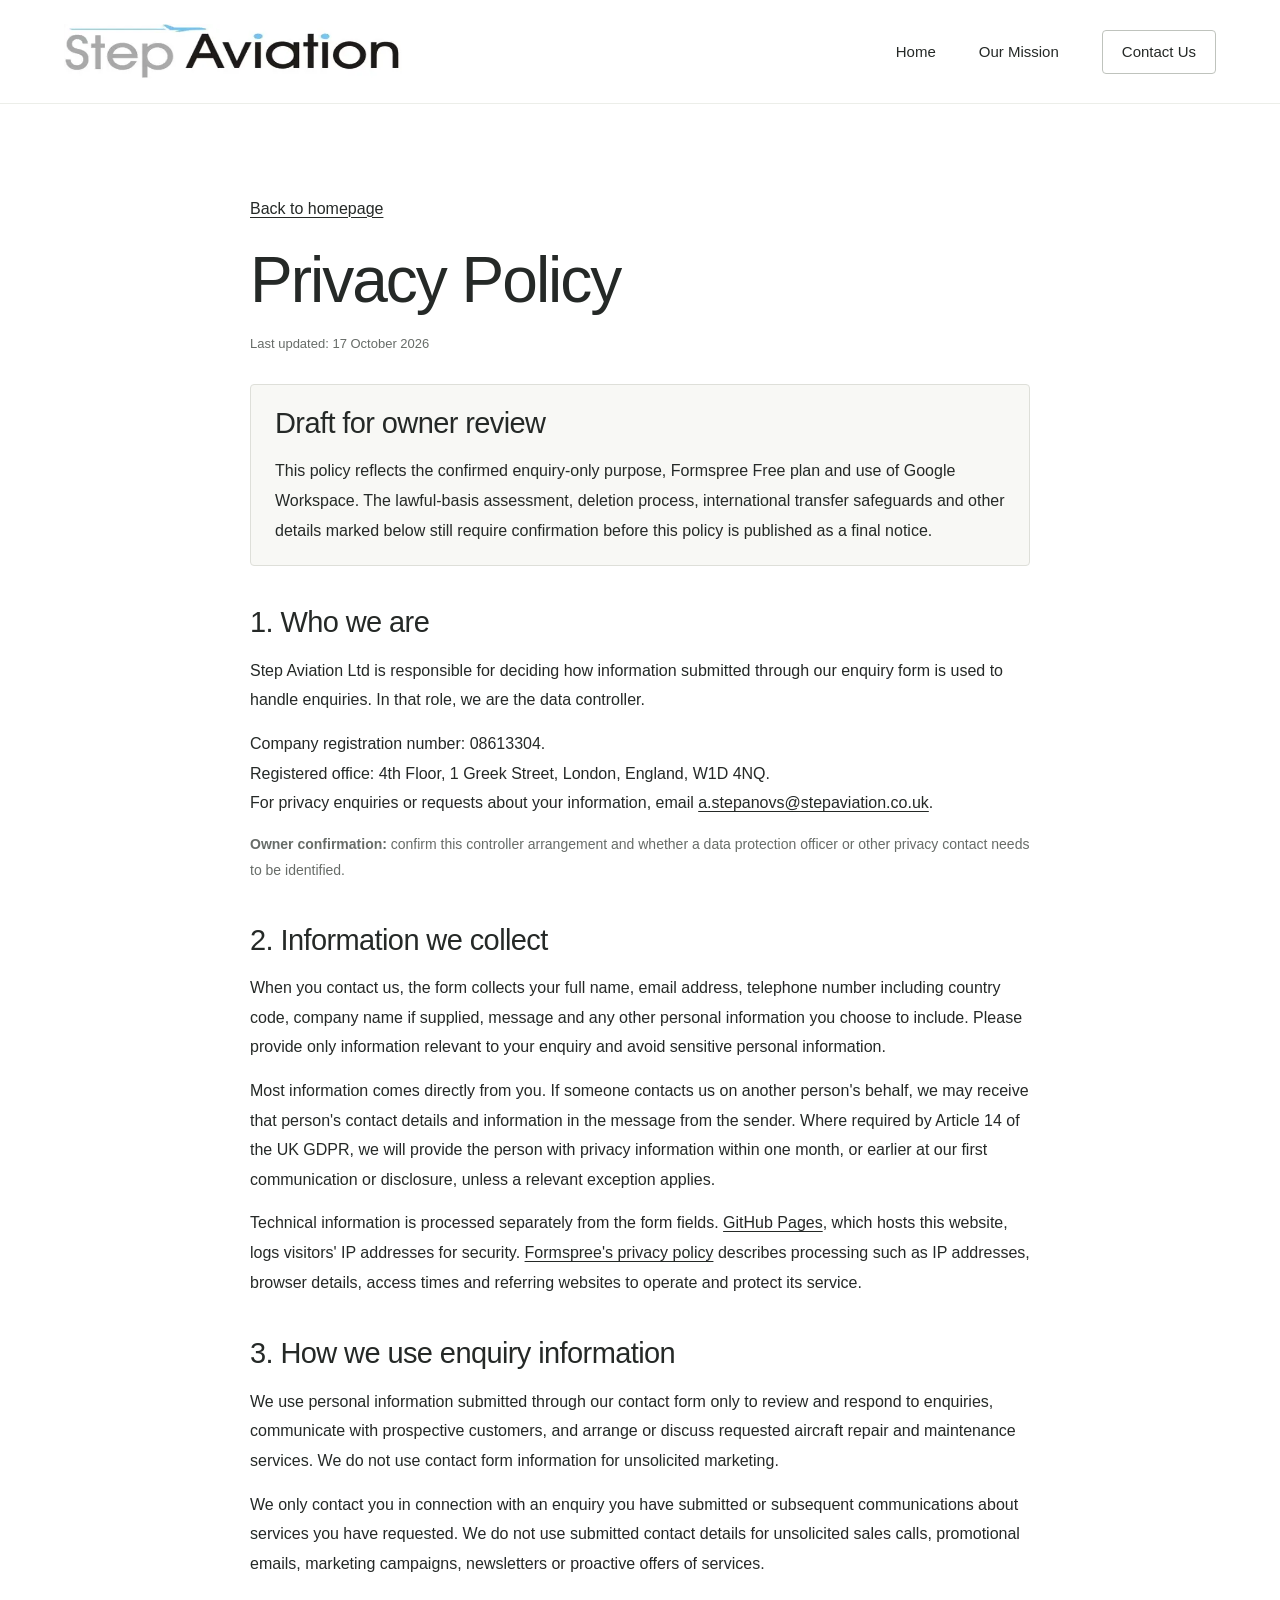
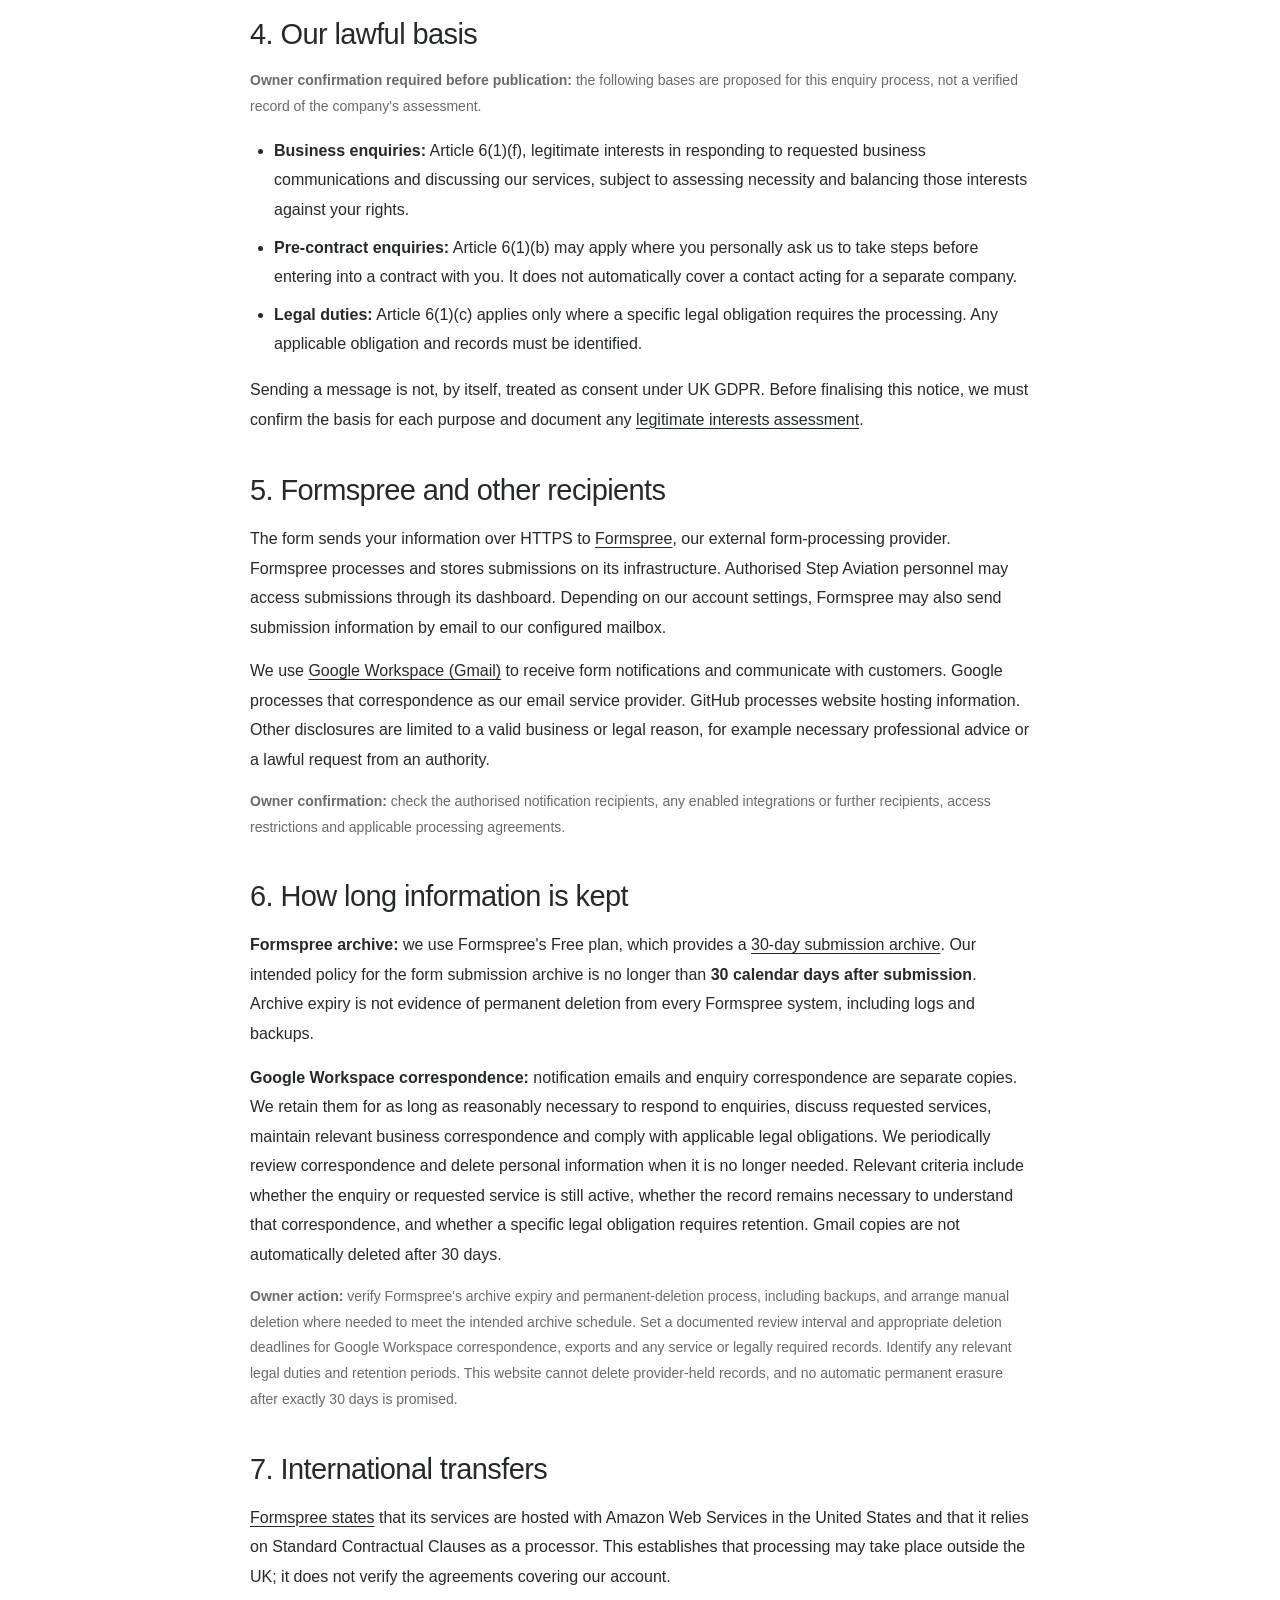
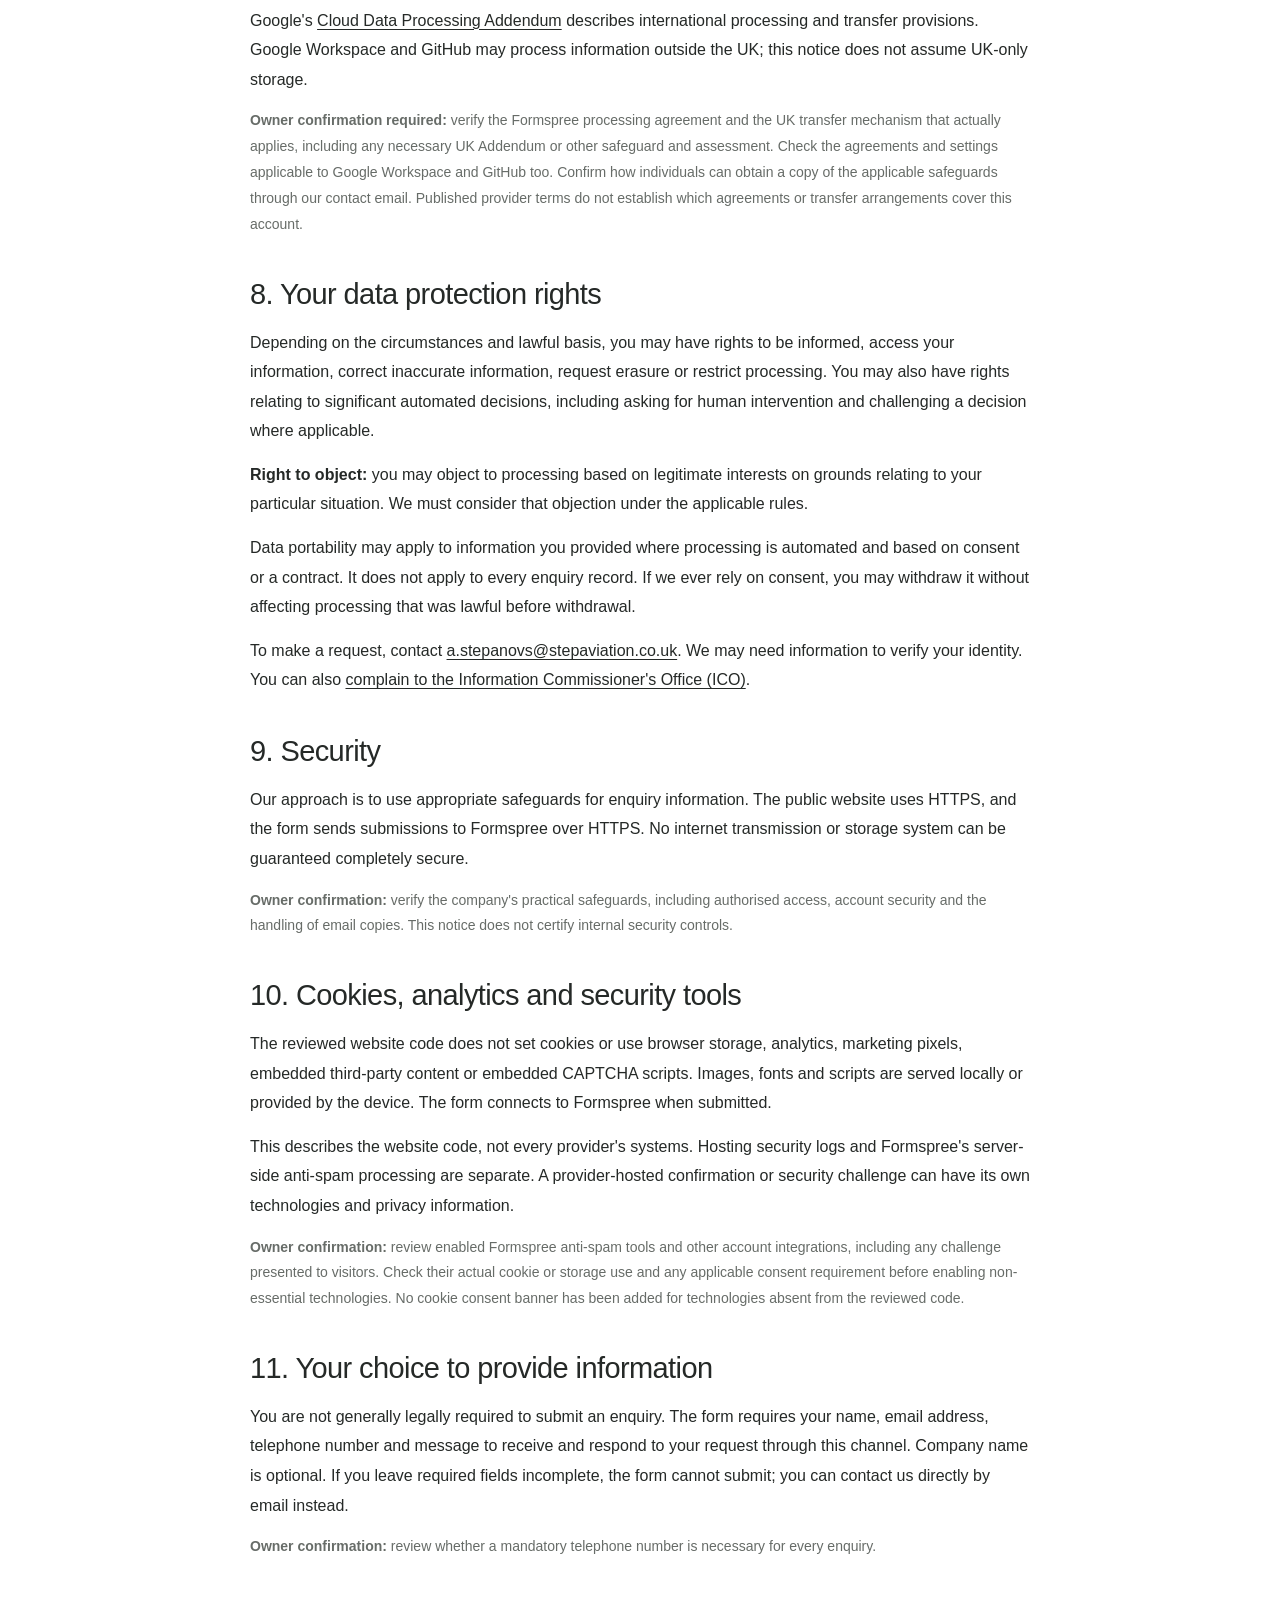
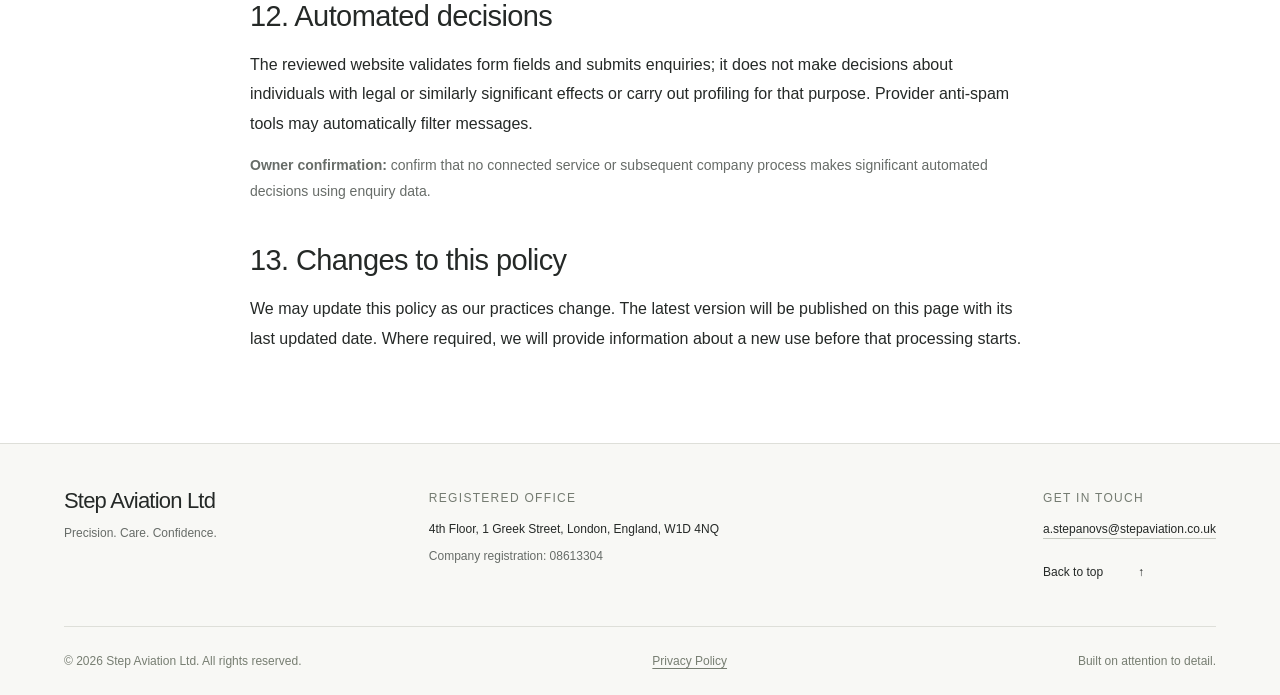
==== privacy-policy.html @ 70e21e6c "Add files via upload" ====
<!doctype html>
<html lang="en">
  <head>
    <meta charset="utf-8">
    <meta name="viewport" content="width=device-width, initial-scale=1">
    <meta name="theme-color" content="#f8f8f5">
    <title>Privacy Policy | Step Aviation Ltd</title>
    <meta name="description" content="How Step Aviation Ltd handles website enquiries, personal information, service providers and data protection rights.">
    <!-- Draft: remove noindex and review notices only after owner confirmation. -->
    <meta name="robots" content="noindex, follow">
    <link rel="canonical" href="https://stepaviation.co.uk/privacy-policy.html">
    <link id="site-favicon" rel="icon" href="assets/favicon.svg">
    <link rel="stylesheet" href="css/styles.css">
    <script defer src="config.js"></script>
    <script defer src="js/main.js"></script>
  </head>
  <body data-page="privacy">
    <a class="skip-link" href="#main">Skip to content</a>
    <header class="site-header">
      <div class="header-inner container">
        <a class="brand" href="index.html#home" aria-label="Go to home">
          <img id="company-logo" class="company-logo" width="627" height="102" alt="Step Aviation Ltd" src="assets/company-logo.webp">
        </a>
        <button class="menu-toggle" type="button" aria-expanded="false" aria-controls="primary-navigation" hidden><span class="menu-label">Menu</span><span class="menu-icon" aria-hidden="true"></span></button>
        <nav class="primary-navigation" id="primary-navigation" aria-label="Main navigation">
          <a href="index.html#home">Home</a>
          <a href="index.html#mission">Our Mission</a>
          <a class="nav-contact" href="index.html#contact">Contact Us</a>
        </nav>
      </div>
    </header>
    <main id="main" class="container policy-content">
      <a href="index.html">Back to homepage</a>
      <h1>Privacy Policy</h1>
      <p class="policy-updated">Last updated: <time datetime="2026-10-17">17 October 2026</time></p>
      <aside class="policy-review" aria-labelledby="review-title">
        <h2 id="review-title">Draft for owner review</h2>
        <p>This policy reflects the confirmed enquiry-only purpose, Formspree Free plan and use of Google Workspace. The lawful-basis assessment, deletion process, international transfer safeguards and other details marked below still require confirmation before this policy is published as a final notice.</p>
      </aside>
      <section aria-labelledby="who-title">
        <h2 id="who-title">1. Who we are</h2>
        <p><span data-config="COMPANY_NAME">Step Aviation Ltd</span> is responsible for deciding how information submitted through our enquiry form is used to handle enquiries. In that role, we are the data controller.</p>
        <p>Company registration number: <span data-config="COMPANY_REGISTRATION_NUMBER">08613304</span>.<br>Registered office: <span data-config="COMPANY_ADDRESS">4th Floor, 1 Greek Street, London, England, W1D 4NQ</span>.<br>For privacy enquiries or requests about your information, email <span data-email><a href="mailto:a.stepanovs@stepaviation.co.uk">a.stepanovs@stepaviation.co.uk</a></span>.</p>
        <p class="policy-confirmation"><strong>Owner confirmation:</strong> confirm this controller arrangement and whether a data protection officer or other privacy contact needs to be identified.</p>
      </section>
      <section aria-labelledby="collect-title">
        <h2 id="collect-title">2. Information we collect</h2>
        <p>When you contact us, the form collects your full name, email address, telephone number including country code, company name if supplied, message and any other personal information you choose to include. Please provide only information relevant to your enquiry and avoid sensitive personal information.</p>
        <p>Most information comes directly from you. If someone contacts us on another person's behalf, we may receive that person's contact details and information in the message from the sender. Where required by Article 14 of the UK GDPR, we will provide the person with privacy information within one month, or earlier at our first communication or disclosure, unless a relevant exception applies.</p>
        <p>Technical information is processed separately from the form fields. <a href="https://docs.github.com/en/pages/getting-started-with-github-pages/what-is-github-pages">GitHub Pages</a>, which hosts this website, logs visitors' IP addresses for security. <a href="https://formspree.io/legal/privacy-policy/">Formspree's privacy policy</a> describes processing such as IP addresses, browser details, access times and referring websites to operate and protect its service.</p>
      </section>
      <section aria-labelledby="purpose-title">
        <h2 id="purpose-title">3. How we use enquiry information</h2>
        <p>We use personal information submitted through our contact form only to review and respond to enquiries, communicate with prospective customers, and arrange or discuss requested aircraft repair and maintenance services. We do not use contact form information for unsolicited marketing.</p>
        <p>We only contact you in connection with an enquiry you have submitted or subsequent communications about services you have requested. We do not use submitted contact details for unsolicited sales calls, promotional emails, marketing campaigns, newsletters or proactive offers of services.</p>
      </section>
      <section aria-labelledby="basis-title">
        <h2 id="basis-title">4. Our lawful basis</h2>
        <p class="policy-confirmation"><strong>Owner confirmation required before publication:</strong> the following bases are proposed for this enquiry process, not a verified record of the company's assessment.</p>
        <ul>
          <li><strong>Business enquiries:</strong> Article 6(1)(f), legitimate interests in responding to requested business communications and discussing our services, subject to assessing necessity and balancing those interests against your rights.</li>
          <li><strong>Pre-contract enquiries:</strong> Article 6(1)(b) may apply where you personally ask us to take steps before entering into a contract with you. It does not automatically cover a contact acting for a separate company.</li>
          <li><strong>Legal duties:</strong> Article 6(1)(c) applies only where a specific legal obligation requires the processing. Any applicable obligation and records must be identified.</li>
        </ul>
        <p>Sending a message is not, by itself, treated as consent under UK GDPR. Before finalising this notice, we must confirm the basis for each purpose and document any <a href="https://ico.org.uk/for-organisations/uk-gdpr-guidance-and-resources/lawful-basis/a-guide-to-lawful-basis/legitimate-interests/">legitimate interests assessment</a>.</p>
      </section>
      <section aria-labelledby="providers-title">
        <h2 id="providers-title">5. Formspree and other recipients</h2>
        <p>The form sends your information over HTTPS to <a href="https://formspree.io">Formspree</a>, our external form-processing provider. Formspree processes and stores submissions on its infrastructure. Authorised Step Aviation personnel may access submissions through its dashboard. Depending on our account settings, Formspree may also send submission information by email to our configured mailbox.</p>
        <p>We use <a href="https://workspace.google.com/terms/dpa_terms.html">Google Workspace (Gmail)</a> to receive form notifications and communicate with customers. Google processes that correspondence as our email service provider. GitHub processes website hosting information. Other disclosures are limited to a valid business or legal reason, for example necessary professional advice or a lawful request from an authority.</p>
        <p class="policy-confirmation"><strong>Owner confirmation:</strong> check the authorised notification recipients, any enabled integrations or further recipients, access restrictions and applicable processing agreements.</p>
      </section>
      <section aria-labelledby="retention-title">
        <h2 id="retention-title">6. How long information is kept</h2>
        <p><strong>Formspree archive:</strong> we use Formspree's Free plan, which provides a <a href="https://formspree.io/plans">30-day submission archive</a>. Our intended policy for the form submission archive is no longer than <strong>30 calendar days after submission</strong>. Archive expiry is not evidence of permanent deletion from every Formspree system, including logs and backups.</p>
        <p><strong>Google Workspace correspondence:</strong> notification emails and enquiry correspondence are separate copies. We retain them for as long as reasonably necessary to respond to enquiries, discuss requested services, maintain relevant business correspondence and comply with applicable legal obligations. We periodically review correspondence and delete personal information when it is no longer needed. Relevant criteria include whether the enquiry or requested service is still active, whether the record remains necessary to understand that correspondence, and whether a specific legal obligation requires retention. Gmail copies are not automatically deleted after 30 days.</p>
        <p class="policy-confirmation"><strong>Owner action:</strong> verify Formspree's archive expiry and permanent-deletion process, including backups, and arrange manual deletion where needed to meet the intended archive schedule. Set a documented review interval and appropriate deletion deadlines for Google Workspace correspondence, exports and any service or legally required records. Identify any relevant legal duties and retention periods. This website cannot delete provider-held records, and no automatic permanent erasure after exactly 30 days is promised.</p>
      </section>
      <section aria-labelledby="transfers-title">
        <h2 id="transfers-title">7. International transfers</h2>
        <p><a href="https://formspree.io/security/">Formspree states</a> that its services are hosted with Amazon Web Services in the United States and that it relies on Standard Contractual Clauses as a processor. This establishes that processing may take place outside the UK; it does not verify the agreements covering our account.</p>
        <p>Google's <a href="https://workspace.google.com/terms/dpa_terms.html">Cloud Data Processing Addendum</a> describes international processing and transfer provisions. Google Workspace and GitHub may process information outside the UK; this notice does not assume UK-only storage.</p>
        <p class="policy-confirmation"><strong>Owner confirmation required:</strong> verify the Formspree processing agreement and the UK transfer mechanism that actually applies, including any necessary UK Addendum or other safeguard and assessment. Check the agreements and settings applicable to Google Workspace and GitHub too. Confirm how individuals can obtain a copy of the applicable safeguards through our contact email. Published provider terms do not establish which agreements or transfer arrangements cover this account.</p>
      </section>
      <section aria-labelledby="rights-title">
        <h2 id="rights-title">8. Your data protection rights</h2>
        <p>Depending on the circumstances and lawful basis, you may have rights to be informed, access your information, correct inaccurate information, request erasure or restrict processing. You may also have rights relating to significant automated decisions, including asking for human intervention and challenging a decision where applicable.</p>
        <p><strong>Right to object:</strong> you may object to processing based on legitimate interests on grounds relating to your particular situation. We must consider that objection under the applicable rules.</p>
        <p>Data portability may apply to information you provided where processing is automated and based on consent or a contract. It does not apply to every enquiry record. If we ever rely on consent, you may withdraw it without affecting processing that was lawful before withdrawal.</p>
        <p>To make a request, contact <a href="mailto:a.stepanovs@stepaviation.co.uk">a.stepanovs@stepaviation.co.uk</a>. We may need information to verify your identity. You can also <a href="https://ico.org.uk/make-a-complaint/">complain to the Information Commissioner's Office (ICO)</a>.</p>
      </section>
      <section aria-labelledby="security-title">
        <h2 id="security-title">9. Security</h2>
        <p>Our approach is to use appropriate safeguards for enquiry information. The public website uses HTTPS, and the form sends submissions to Formspree over HTTPS. No internet transmission or storage system can be guaranteed completely secure.</p>
        <p class="policy-confirmation"><strong>Owner confirmation:</strong> verify the company's practical safeguards, including authorised access, account security and the handling of email copies. This notice does not certify internal security controls.</p>
      </section>
      <section aria-labelledby="cookies-title">
        <h2 id="cookies-title">10. Cookies, analytics and security tools</h2>
        <p>The reviewed website code does not set cookies or use browser storage, analytics, marketing pixels, embedded third-party content or embedded CAPTCHA scripts. Images, fonts and scripts are served locally or provided by the device. The form connects to Formspree when submitted.</p>
        <p>This describes the website code, not every provider's systems. Hosting security logs and Formspree's server-side anti-spam processing are separate. A provider-hosted confirmation or security challenge can have its own technologies and privacy information.</p>
        <p class="policy-confirmation"><strong>Owner confirmation:</strong> review enabled Formspree anti-spam tools and other account integrations, including any challenge presented to visitors. Check their actual cookie or storage use and any applicable consent requirement before enabling non-essential technologies. No cookie consent banner has been added for technologies absent from the reviewed code.</p>
      </section>
      <section aria-labelledby="required-title">
        <h2 id="required-title">11. Your choice to provide information</h2>
        <p>You are not generally legally required to submit an enquiry. The form requires your name, email address, telephone number and message to receive and respond to your request through this channel. Company name is optional. If you leave required fields incomplete, the form cannot submit; you can contact us directly by email instead.</p>
        <p class="policy-confirmation"><strong>Owner confirmation:</strong> review whether a mandatory telephone number is necessary for every enquiry.</p>
      </section>
      <section aria-labelledby="automated-title">
        <h2 id="automated-title">12. Automated decisions</h2>
        <p>The reviewed website validates form fields and submits enquiries; it does not make decisions about individuals with legal or similarly significant effects or carry out profiling for that purpose. Provider anti-spam tools may automatically filter messages.</p>
        <p class="policy-confirmation"><strong>Owner confirmation:</strong> confirm that no connected service or subsequent company process makes significant automated decisions using enquiry data.</p>
      </section>
      <section aria-labelledby="updates-title">
        <h2 id="updates-title">13. Changes to this policy</h2>
        <p>We may update this policy as our practices change. The latest version will be published on this page with its last updated date. Where required, we will provide information about a new use before that processing starts.</p>
      </section>
    </main>
    <footer class="site-footer">
      <div class="container footer-main">
        <div class="footer-brand"><a href="index.html#home" data-config="COMPANY_NAME">Step Aviation Ltd</a><p>Precision. Care. Confidence.</p></div>
        <div class="footer-details"><span class="small-label">Registered office</span><address data-config="COMPANY_ADDRESS">4th Floor, 1 Greek Street, London, England, W1D 4NQ</address><p>Company registration: <span data-config="COMPANY_REGISTRATION_NUMBER">08613304</span></p></div>
        <div class="footer-contact"><span class="small-label">Get in touch</span><span data-email><a class="email-link" href="mailto:a.stepanovs@stepaviation.co.uk">a.stepanovs@stepaviation.co.uk</a></span><a class="back-to-top" href="index.html#home">Back to top <span aria-hidden="true">↑</span></a></div>
      </div>
      <div class="container footer-bottom"><p>© <span id="copyright-year">2026</span> <span data-config="COMPANY_NAME">Step Aviation Ltd</span>. All rights reserved.</p><a class="privacy-link" aria-current="page" href="privacy-policy.html">Privacy Policy</a><p>Built on attention to detail.</p></div>
    </footer>
  </body>
</html>
---- css/styles.css ----
/* System typography is deliberately local: no external font or runtime dependency. */
:root {
  --ink: #252927;
  --muted: #676c68;
  --paper: #fff;
  --soft: #f8f8f5;
  --line: #dedfd9;
  --field: #fafbf9;
  --error: #a32b28;
  --radius: 4px;
  --content: 1320px;
  --page-gutter: clamp(22px,5vw,80px);
  --hero-position: 65% 54%;
  font-family: Inter,"Helvetica Neue",Arial,sans-serif;
  color: var(--ink);
  background: var(--paper);
  font-synthesis: none;
  text-rendering: optimizeLegibility;
  -webkit-font-smoothing: antialiased;
}

* {
  box-sizing: border-box;
}

html {
  scroll-behavior: smooth;
  scroll-padding-top: 110px;
}

body {
  margin: 0;
}

a {
  color: inherit;
  text-decoration: none;
}

button,input,textarea {
  font: inherit;
}

button,a,input,textarea {
  -webkit-tap-highlight-color: transparent;
}

button {
  cursor: pointer;
}

img {
  display: block;
  max-width: 100%;
}

svg {
  display: block;
}

h1,h2,h3,p {
  margin: 0;
}

button {
  border: 0;
}

address {
  font-style: normal;
}

[hidden] {
  display: none!important;
}

::selection {
  background: #d8dfd8;
  color: #152019;
}

:focus-visible {
  outline: 2px solid #425b4c;
  outline-offset: 5px;
}

.container {
  width: min(var(--content),calc(100% - var(--page-gutter)*2));
  margin-inline: auto;
}

.skip-link {
  position: fixed;
  left: 20px;
  top: 15px;
  z-index: 20;
  padding: 15px 20px;
  background: var(--ink);
  color: #fff;
  transform: translateY(-180%);
}

.skip-link:focus {
  transform: none;
}

/* Header and responsive navigation */
.site-header {
  height: 104px;
  background: #fff;
  position: relative;
  z-index: 10;
  border-bottom: 1px solid #eceee9;
}

.header-inner {
  display: flex;
  align-items: center;
  justify-content: space-between;
  height: 100%;
  gap: 30px;
}

.brand {
  display: flex;
  align-items: center;
  min-width: 0;
  min-height: 44px;
}

.company-logo {
  width: auto;
  max-width: 100%;
  height: auto;
  max-height: 55px;
  object-fit: contain;
  object-position: left center;
}

.primary-navigation {
  display: flex;
  align-items: center;
  gap: 43px;
  font-size: 15px;
  font-weight: 500;
  white-space: nowrap;
}

.primary-navigation>a {
  display: flex;
  align-items: center;
  gap: 30px;
  min-height: 44px;
  position: relative;
}

.primary-navigation>a:not(.nav-contact):after {
  content: "";
  position: absolute;
  bottom: 7px;
  left: 0;
  width: 100%;
  height: 1px;
  background: currentColor;
  transform: scaleX(0);
  transform-origin: left;
  transition: transform .2s;
}

.primary-navigation>a:hover:after {
  transform: scaleX(1);
}

.primary-navigation .nav-contact {
  justify-content: center;
  gap: 0;
  border: 1px solid #bfc3bd;
  border-radius: var(--radius);
  padding: 0 19px;
  transition: background .2s;
}

.nav-contact:hover {
  background: var(--soft);
}

.menu-toggle {
  display: none;
  background: transparent;
  color: var(--ink);
  min-width: 80px;
  min-height: 44px;
  padding: 10px 0 10px 12px;
  align-items: center;
  justify-content: flex-end;
  gap: 12px;
}

.menu-icon {
  width: 20px;
  height: 10px;
  border-top: 1px solid currentColor;
  border-bottom: 1px solid currentColor;
  transition: transform .2s;
}

.menu-toggle[aria-expanded=true] .menu-icon {
  transform: rotate(-45deg);
}

/* Photograph and carefully backed hero typography */
.hero {
  position: relative;
  min-height: 730px;
  background: #e8e9e3;
  isolation: isolate;
  overflow: hidden;
}

.hero-image,.hero-tint {
  position: absolute;
  inset: 0;
  width: 100%;
  height: 100%;
  z-index: -2;
}

.hero-image {
  object-fit: cover;
  object-position: var(--hero-position);
}

.hero-tint {
  z-index: -1;
  background: rgba(255,255,255,.07);
}

.hero-container {
  padding-top: 68px;
  padding-bottom: 135px;
  position: relative;
}

.hero-copy {
  width: min(610px,53%);
  padding: 30px 34px 33px 0;
  position: relative;
}

.hero-copy:before {
  content: "";
  position: absolute;
  inset: 0 -5px 0 calc(-1*var(--page-gutter));
  background: rgba(250,250,247,.92);
  z-index: -1;
}

.eyebrow {
  font-size: 12px;
  font-weight: 600;
  letter-spacing: 1.85px;
  line-height: 1.5;
  text-transform: uppercase;
  display: flex;
  align-items: center;
  gap: 12px;
}

.eyebrow-line {
  width: 25px;
  height: 1px;
  background: currentColor;
}

.hero-company {
  font-size: 15px;
  letter-spacing: .1px;
  margin-top: 32px;
  margin-bottom: 13px;
  color: #575e56;
}

.hero h1 {
  font-size: clamp(44px,4.6vw,68px);
  line-height: 1.065;
  font-weight: 400;
  letter-spacing: -3px;
  max-width: 580px;
  text-wrap: balance;
  overflow-wrap: anywhere;
}

.hero-description {
  max-width: 350px;
  font-size: 16px;
  line-height: 1.85;
  color: #555d55;
  margin-top: 25px;
  margin-bottom: 29px;
}

.button {
  display: inline-flex;
  align-items: center;
  justify-content: space-between;
  gap: 42px;
  min-height: 52px;
  padding: 16px 23px;
  border-radius: var(--radius);
  font-size: 12px;
  line-height: 1.5;
  font-weight: 500;
  letter-spacing: .15px;
  transition: background .2s,transform .2s;
}

.button-dark {
  background: var(--ink);
  color: #fff;
}

.hero-copy .button {
  justify-content: center;
  gap: 0;
  min-width: 164px;
}

.button-dark:hover {
  background: #454e46;
  transform: translateY(-1px);
}

.button>span[aria-hidden=true] {
  font-size: 20px;
  line-height: 1;
}

.button:disabled {
  cursor: wait;
  opacity: .65;
  transform: none;
}

.hero-scroll {
  position: absolute;
  bottom: 34px;
  left: max(var(--page-gutter),calc((100% - var(--content))/2));
  display: flex;
  align-items: center;
  gap: 20px;
  font-size: 12px;
  letter-spacing: .3px;
  background: rgba(250,250,247,.94);
  padding: 8px 10px 8px 15px;
  border-radius: 30px;
}

.circle-arrow {
  display: flex;
  width: 30px;
  height: 30px;
  align-items: center;
  justify-content: center;
  border: 1px solid #aeb5aa;
  border-radius: 50%;
  font-size: 16px;
}

.hero-caption {
  position: absolute;
  right: max(var(--page-gutter),calc((100% - var(--content))/2));
  bottom: 46px;
  font-size: 12px;
  letter-spacing: .5px;
  padding: 8px 12px;
  background: rgba(250,250,247,.94);
}

/* Mission: an editorial grid with generous whitespace */
.section-space {
  padding-block: 118px;
}

.mission-layout {
  display: grid;
  grid-template-columns: 1fr 2.1fr;
  gap: 70px;
}

.section-label {
  display: flex;
  align-items: center;
  gap: 25px;
  padding-top: 9px;
}

.section-number {
  font-size: 12px;
  color: #858c83;
  letter-spacing: 1px;
}

.mission h2 {
  font-size: clamp(36px,3.5vw,52px);
  font-weight: 400;
  line-height: 1.16;
  letter-spacing: -1.9px;
  max-width: 750px;
  text-wrap: balance;
}

.mission-paragraphs {
  display: grid;
  grid-template-columns: 1fr 1fr;
  gap: 37px;
  margin-top: 36px;
}

.mission-paragraphs p {
  color: var(--muted);
  font-size: 15px;
  line-height: 1.9;
}

.mission-signoff {
  display: flex;
  align-items: center;
  gap: 15px;
  font-size: 12px;
  letter-spacing: .3px;
  margin-top: 33px;
}

.signoff-line {
  width: 31px;
  height: 1px;
  background: #8a9287;
}

/* Contact form, validation feedback, and interaction states */
.contact {
  border-top: 1px solid var(--line);
  padding-top: 104px;
  padding-bottom: 111px;
}

.contact-layout {
  display: grid;
  grid-template-columns: 1fr 1.65fr;
  gap: clamp(55px,8vw,118px);
}

.contact-intro h2 {
  font-size: clamp(31px,2.7vw,40px);
  line-height: 1.19;
  letter-spacing: -1.35px;
  font-weight: 400;
  margin-top: 31px;
  max-width: 340px;
  text-wrap: balance;
}

.contact-intro>p {
  font-size: 15px;
  color: var(--muted);
  line-height: 1.9;
  max-width: 300px;
  margin-top: 23px;
}

.contact-email {
  margin-top: 38px;
  display: flex;
  flex-direction: column;
  gap: 11px;
  font-size: 12px;
  overflow-wrap: anywhere;
}

.small-label {
  font-size: 12px;
  letter-spacing: 1.3px;
  text-transform: uppercase;
  color: #747b71;
  display: block;
}

.email-link {
  display: inline-block;
  text-decoration: underline;
  text-underline-offset: 5px;
  text-decoration-color: #c5c9c0;
  max-width: 100%;
  overflow-wrap: anywhere;
}

.email-link:hover {
  text-decoration-color: currentColor;
}

.form-heading {
  display: flex;
  justify-content: space-between;
  align-items: baseline;
  gap: 20px;
  margin: 3px 0 31px;
}

.form-heading h3 {
  font-size: 19px;
  letter-spacing: -.5px;
  font-weight: 500;
}

.form-heading p {
  font-size: 12px;
  color: var(--muted);
}

.form-grid {
  display: grid;
  grid-template-columns: 1fr 1fr;
  gap: 23px 22px;
}

.form-field {
  display: flex;
  flex-direction: column;
  min-width: 0;
}

.form-field label {
  font-size: 12px;
  font-weight: 500;
  margin-bottom: 10px;
}

.form-field label>span {
  color: #878d83;
  font-weight: 400;
  margin-left: 3px;
}

.form-field input,.form-field textarea {
  display: block;
  width: 100%;
  border: 1px solid #dfe2da;
  background: var(--field);
  border-radius: var(--radius);
  color: var(--ink);
  padding: 15px 16px;
  font-size: 12px;
  line-height: 1.5;
  transition: border-color .2s,background .2s;
  min-height: 50px;
}

.form-field input::placeholder,.form-field textarea::placeholder {
  color: #7c8179;
  opacity: 1;
}

.form-field input:focus,.form-field textarea:focus {
  background: #fff;
  border-color: #616e5e;
  outline: 2px solid #697b62;
  outline-offset: 2px;
}

.form-field textarea {
  resize: vertical;
  min-height: 140px;
  max-height: 600px;
}

.field-wide {
  grid-column: 1/-1;
}

.field-hint {
  font-size: 12px;
  line-height: 1.6;
  color: var(--muted);
  margin-top: 7px;
}

.field-error {
  font-size: 12px;
  line-height: 1.6;
  color: var(--error);
  margin-top: 5px;
}

.field-error:empty {
  display: none;
}

.form-field [aria-invalid=true] {
  border-color: var(--error);
}

.form-bottom {
  display: flex;
  justify-content: space-between;
  align-items: center;
  gap: 30px;
  margin-top: 26px;
}

.form-note {
  font-size: 12px;
  line-height: 1.8;
  color: var(--muted);
  max-width: 210px;
}

.form-bottom .button {
  flex-shrink: 0;
  justify-content: center;
  gap: 0;
  min-width: 185px;
}

.privacy-note { margin-top: 8px; }
.privacy-note a,.privacy-link,.policy-content a {
  text-decoration: underline;
  text-decoration-thickness: 1px;
  text-underline-offset: 3px;
}
.privacy-note a:hover,.privacy-link:hover,.policy-content a:hover { color: var(--ink); }

/* Reading layout for the dedicated privacy page; homepage layout is retained. */
.policy-content {
  max-width: 780px;
  padding-block: clamp(48px,7vw,96px);
  font-size: 16px;
  line-height: 1.85;
  overflow-wrap: anywhere;
}
.policy-content h1 {
  font-size: clamp(42px,6vw,64px);
  font-weight: 400;
  letter-spacing: -2px;
  line-height: 1.1;
  margin-block: 22px 16px;
}
.policy-content h2 {
  font-size: clamp(23px,3vw,29px);
  font-weight: 400;
  line-height: 1.3;
  letter-spacing: -.6px;
  margin-block: 38px 14px;
}
.policy-content p + p { margin-top: 14px; }
.policy-content ul { padding-left: 24px; }
.policy-content li + li { margin-top: 8px; }
.policy-updated { color: var(--muted); font-size: 13px; }
.policy-review {
  margin-block: 28px;
  padding: 20px 24px;
  background: var(--soft);
  border: 1px solid var(--line);
  border-radius: var(--radius);
}
.policy-review h2 { margin-top: 0; }
.policy-confirmation { color: var(--muted); font-size: 14px; }

.form-status {
  font-size: 12px;
  line-height: 1.8;
  padding: 16px 19px;
  border: 1px solid var(--line);
  background: var(--soft);
  margin-top: 22px;
  border-radius: var(--radius);
  overflow-wrap: anywhere;
}

.form-status[data-state=error] {
  color: var(--error);
  border-color: #d8b6b4;
}

.form-status[data-state=success] {
  color: #2b5a37;
  border-color: #afc7b5;
}

.no-script-note {
  font-size: 12px;
  line-height: 1.8;
  color: var(--muted);
  margin-top: 20px;
}

/* Company details and legal footer */
.site-footer {
  border-top: 1px solid var(--line);
  background: var(--soft);
  padding-top: 44px;
}

.footer-main {
  display: grid;
  grid-template-columns: 1fr 1.3fr 1fr;
  gap: 40px;
  padding-bottom: 37px;
}

.footer-brand>a {
  font-size: 22px;
  font-weight: 500;
  letter-spacing: -.8px;
  overflow-wrap: anywhere;
}

.footer-brand p {
  font-size: 12px;
  color: var(--muted);
  margin-top: 12px;
}

.footer-details,.footer-contact {
  font-size: 12px;
  line-height: 1.8;
  overflow-wrap: anywhere;
}

.footer-details .small-label,.footer-contact .small-label {
  margin-bottom: 10px;
}

.footer-details p {
  font-size: 12px;
  color: var(--muted);
  margin-top: 5px;
}

.footer-contact {
  justify-self: end;
}

.back-to-top {
  display: flex;
  gap: 35px;
  align-items: center;
  font-size: 12px;
  margin-top: 16px;
  min-height: 32px;
}

.footer-bottom {
  border-top: 1px solid var(--line);
  display: flex;
  justify-content: space-between;
  gap: 20px;
  padding-block: 24px;
  color: #777e72;
  font-size: 12px;
  line-height: 1.7;
}

.reveal-in {
  animation: rise-in .65s both;
}

@keyframes rise-in {
  from {
    opacity: .35;
    transform: translateY(12px);
  }
  to {
    opacity: 1;
    transform: none;
  }
}

@media(min-width:1650px) {
  .hero-copy:before {
    left: calc(-1*(100vw - var(--content))/2);
  }
  .hero {
    min-height: 780px;
  }
  .hero-container {
    padding-top: 90px;
  }
}

@media(max-width:1100px) {
  .hero {
    min-height: 700px;
  }
  .hero-copy {
    width: 58%;
  }
  .hero h1 {
    font-size: clamp(43px,5.3vw,59px);
    letter-spacing: -2.4px;
  }
  .mission-layout {
    gap: 40px;
    grid-template-columns: .7fr 2.1fr;
  }
  .mission-paragraphs {
    gap: 25px;
  }
  .contact-layout {
    gap: 50px;
    grid-template-columns: 1fr 1.65fr;
  }
  .section-space {
    padding-block: 90px;
  }
  .footer-main {
    gap: 25px;
  }
}

@media(max-width:800px) {
  :root {
    --page-gutter: 32px;
    --hero-position: 65% center;
  }
  /* Header and responsive navigation */
  .site-header {
    height: 88px;
  }
  .company-logo {
    max-height: 44px;
  }
  .primary-navigation {
    gap: 24px;
  }
  .hero {
    min-height: 670px;
  }
  .hero-copy {
    width: 64%;
    padding-right: 24px;
  }
  .hero-container {
    padding-top: 55px;
  }
  .hero h1 {
    font-size: 46px;
    letter-spacing: -2px;
  }
  .hero-description {
    font-size: 15px;
  }
  .hero-caption {
    display: none;
  }
  .mission-layout {
    grid-template-columns: 1fr;
    gap: 30px;
  }
  .mission h2 {
    max-width: 620px;
  }
  .mission-paragraphs {
    gap: 35px;
  }
  .contact-layout {
    grid-template-columns: 1fr;
    gap: 43px;
  }
  .contact-intro h2 {
    max-width: 550px;
    font-size: 39px;
  }
  .contact-intro>p {
    max-width: 450px;
  }
  .contact-email {
    margin-top: 25px;
  }
  .form-heading {
    margin-bottom: 25px;
  }
  .footer-main {
    grid-template-columns: 1fr 1fr;
    gap: 30px;
  }
  .footer-brand {
    grid-column: 1/-1;
  }
  .footer-contact {
    justify-self: start;
  }
}

@media(max-width:600px) {
  :root {
    --page-gutter: 22px;
    --hero-position: 65% center;
  }
  html {
    scroll-padding-top: 25px;
  }
  /* Header and responsive navigation */
  .site-header {
    height: auto;
    min-height: 84px;
  }
  .header-inner {
    min-height: 84px;
    flex-wrap: wrap;
    gap: 0;
    position: relative;
  }
  .brand {
    max-width: calc(100% - 96px);
  }
  .company-logo {
    max-height: 34px;
  }
  .primary-navigation {
    width: 100%;
    justify-content: space-between;
    gap: 15px;
    padding: 0 0 15px;
    font-size: 12px;
  }
  .primary-navigation .nav-contact {
    padding-inline: 14px;
    min-height: 40px;
  }
  .has-mobile-menu .menu-toggle {
    display: flex;
  }
  .has-mobile-menu .primary-navigation {
    display: none;
  }
  .has-mobile-menu .primary-navigation.is-open {
    display: flex;
  }
  .hero {
    min-height: 0;
    padding-bottom: 0;
    display: flex;
    flex-direction: column;
  }
  .hero-image {
    position: relative;
    inset: auto;
    width: 100%;
    height: 280px;
    order: 2;
    object-position: 64% 53%;
  }
  .hero-tint {
    display: none;
  }
  .hero-container {
    padding-top: 0;
    padding-bottom: 0;
    width: 100%;
    order: 1;
    background: var(--soft);
  }
  .hero-copy {
    width: 100%;
    padding: 39px var(--page-gutter) 38px;
  }
  .hero-copy:before {
    display: none;
  }
  .eyebrow {
    font-size: 12px;
    letter-spacing: 1.5px;
    gap: 10px;
  }
  .hero-company {
    margin-top: 24px;
    margin-bottom: 11px;
    font-size: 12px;
  }
  .hero h1 {
    font-size: clamp(42px,11vw,60px);
    letter-spacing: -2px;
    max-width: 490px;
    text-wrap: balance;
  }
  .hero-description {
    font-size: 15px;
    line-height: 1.8;
    max-width: 360px;
    margin-top: 22px;
    margin-bottom: 24px;
  }
  .button {
    min-height: 50px;
    padding: 15px 20px;
    font-size: 12px;
    gap: 35px;
  }
  .hero-copy .button {
    min-width: 151px;
  }
  .hero-scroll {
    bottom: 15px;
    left: var(--page-gutter);
    padding: 6px 8px 6px 12px;
    font-size: 12px;
    gap: 15px;
  }
  .circle-arrow {
    width: 26px;
    height: 26px;
  }
  .section-space {
    padding-block: 65px;
  }
  .mission-layout {
    gap: 28px;
  }
  .section-label {
    gap: 20px;
    padding-top: 0;
  }
  .mission h2 {
    font-size: 35px;
    letter-spacing: -1.3px;
    line-height: 1.18;
  }
  .mission-paragraphs {
    grid-template-columns: 1fr;
    gap: 19px;
    margin-top: 25px;
  }
  .mission-paragraphs p {
    font-size: 15px;
    line-height: 1.9;
  }
  .mission-signoff {
    margin-top: 27px;
    font-size: 12px;
  }
  .contact-layout {
    gap: 35px;
  }
  .contact-intro h2 {
    font-size: 35px;
    max-width: 370px;
    margin-top: 25px;
    letter-spacing: -1.2px;
  }
  .contact-intro>p {
    font-size: 15px;
    margin-top: 20px;
  }
  .contact-email {
    font-size: 12px;
  }
  .form-heading {
    align-items: center;
    margin-top: 0;
    margin-bottom: 24px;
  }
  .form-heading h3 {
    font-size: 19px;
  }
  .form-heading p {
    font-size: 12px;
  }
  .form-grid {
    grid-template-columns: 1fr;
    gap: 21px;
  }
  .form-field label {
    font-size: 12px;
  }
  .form-field input,.form-field textarea {
    font-size: 16px;
    padding: 14px;
    min-height: 52px;
  }
  .form-field input::placeholder,.form-field textarea::placeholder {
    font-size: 15px;
  }
  .field-hint {
    font-size: 12px;
  }
  .form-bottom {
    align-items: flex-start;
    flex-direction: column-reverse;
    gap: 16px;
    margin-top: 23px;
  }
  .form-bottom .button {
    width: 100%;
    padding-inline: 20px;
  }
  .form-note {
    max-width: 100%;
    font-size: 12px;
  }
  .site-footer {
    padding-top: 35px;
  }
  .footer-main {
    grid-template-columns: 1fr;
    gap: 26px;
    padding-bottom: 30px;
  }
  .footer-brand {
    grid-column: auto;
  }
  .footer-details,.footer-contact {
    font-size: 12px;
  }
  .footer-details p {
    font-size: 12px;
  }
  .small-label {
    font-size: 12px;
  }
  .footer-bottom {
    flex-direction: column;
    gap: 7px;
    padding-block: 21px;
    font-size: 12px;
  }
  .back-to-top {
    margin-top: 12px;
  }
  .footer-brand>a {
    font-size: 24px;
  }
}

/* Keep each hero sentence on its own desktop line at the existing type size. */
@media(min-width:1024px) {
  .hero-copy {
    width: min(730px,68%);
  }
  .hero h1 {
    max-width: none;
  }
}

@media(prefers-reduced-motion:reduce) {
  html {
    scroll-behavior: auto;
  }
  *,*:before,*:after {
    animation: none!important;
    transition: none!important;
  }
  .button-dark:hover {
    transform: none;
  }
}

/* Explicit stacking keeps the photograph visible in every browser. */
.hero-image {
  z-index: 0;
}

.hero-tint {
  z-index: 1;
}

.hero-container {
  z-index: 2;
}

.hero-copy {
  isolation: isolate;
}

.hero-scroll,.hero-caption {
  z-index: 3;
}

.form-field input,.form-field textarea {
  font-size: 14px;
}

@media(max-width:600px) {
  .hero {
    padding-bottom: 255px;
  }
  .hero-image {
    position: absolute;
    inset: 0;
    height: 145%;
    object-position: 66% top;
  }
  .hero-container {
    background: transparent;
  }
  .hero-copy {
    background: rgba(250,250,247,.95);
  }
  .hero h1 {
    font-size: clamp(42px,11vw,60px);
  }
  .hero-description {
    font-size: 15px;
  }
  .hero-scroll {
    font-size: 11px;
  }
  .hero .eyebrow {
    font-size: 10px;
    letter-spacing: 1.2px;
  }
  .form-field input,.form-field textarea {
    font-size: 16px;
  }
  .form-field input::placeholder,.form-field textarea::placeholder {
    font-size: 14px;
  }
  .form-heading p {
    font-size: 11px;
  }
}
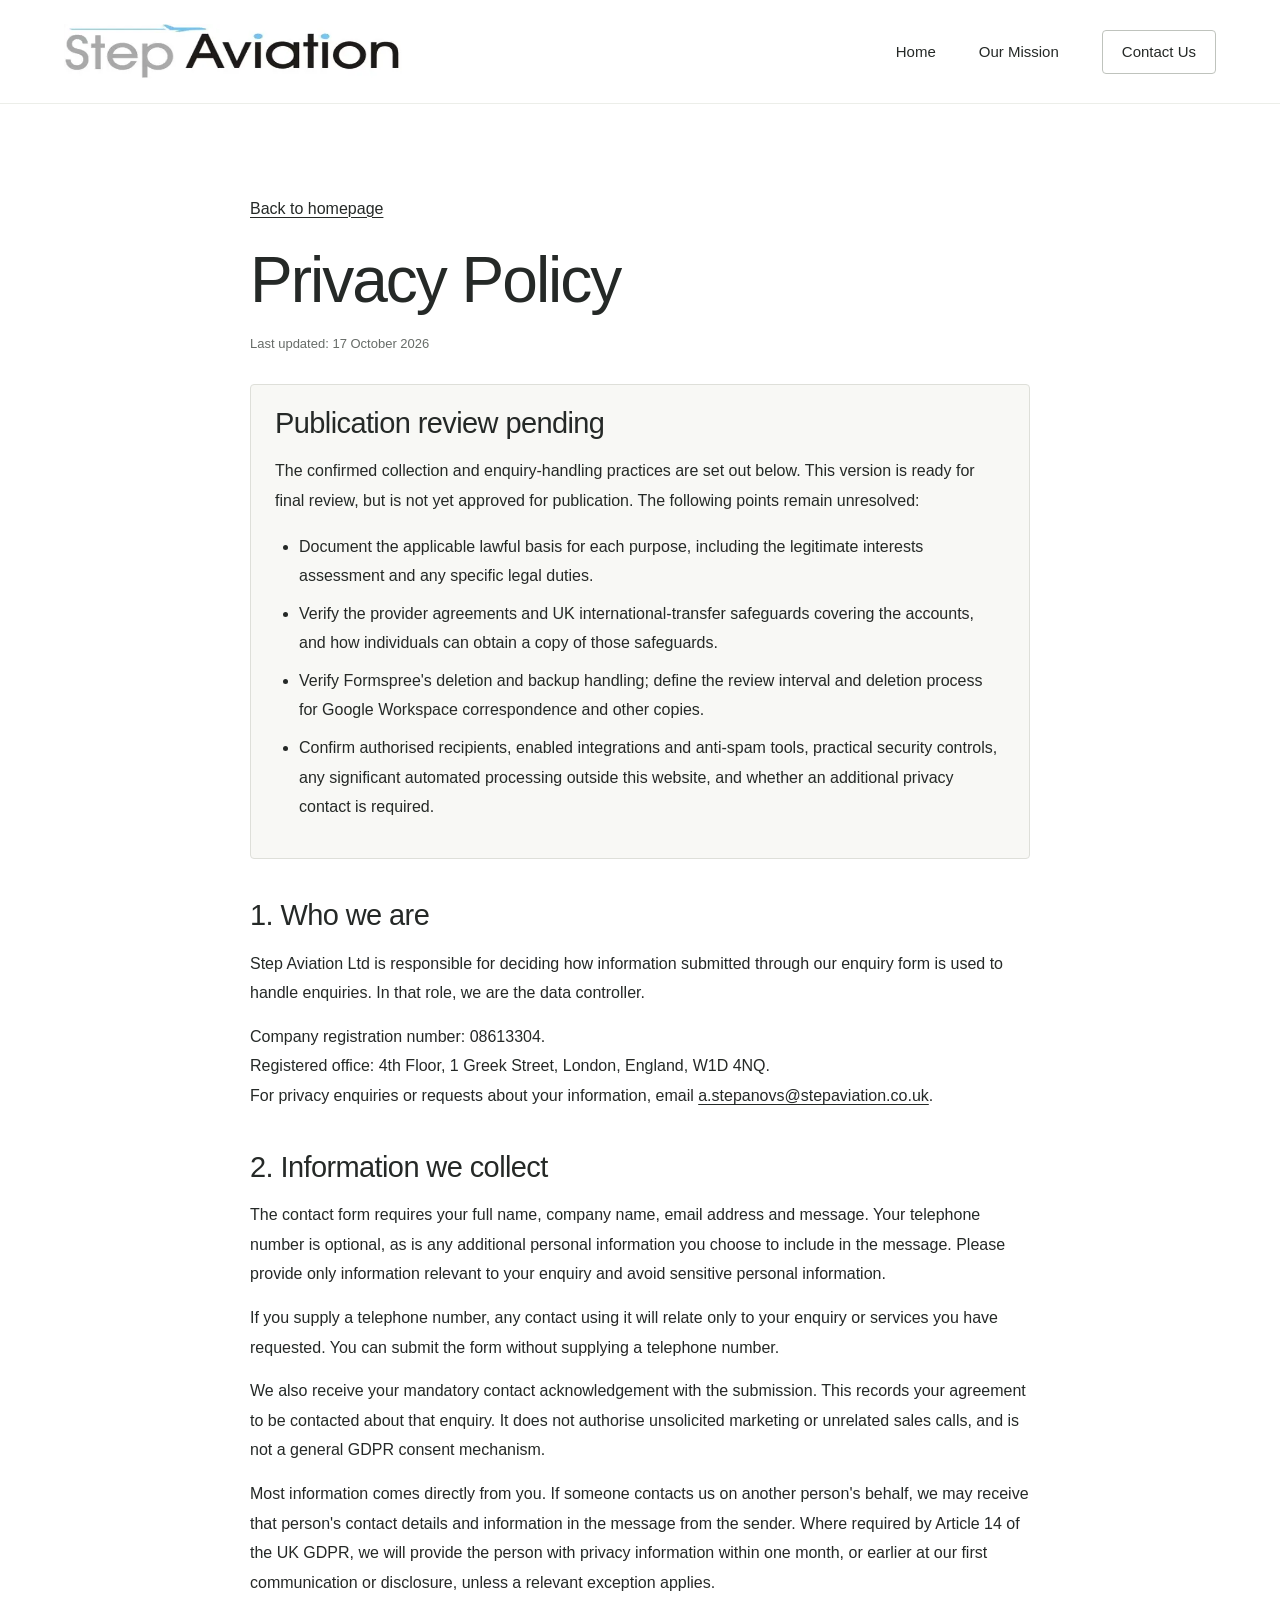
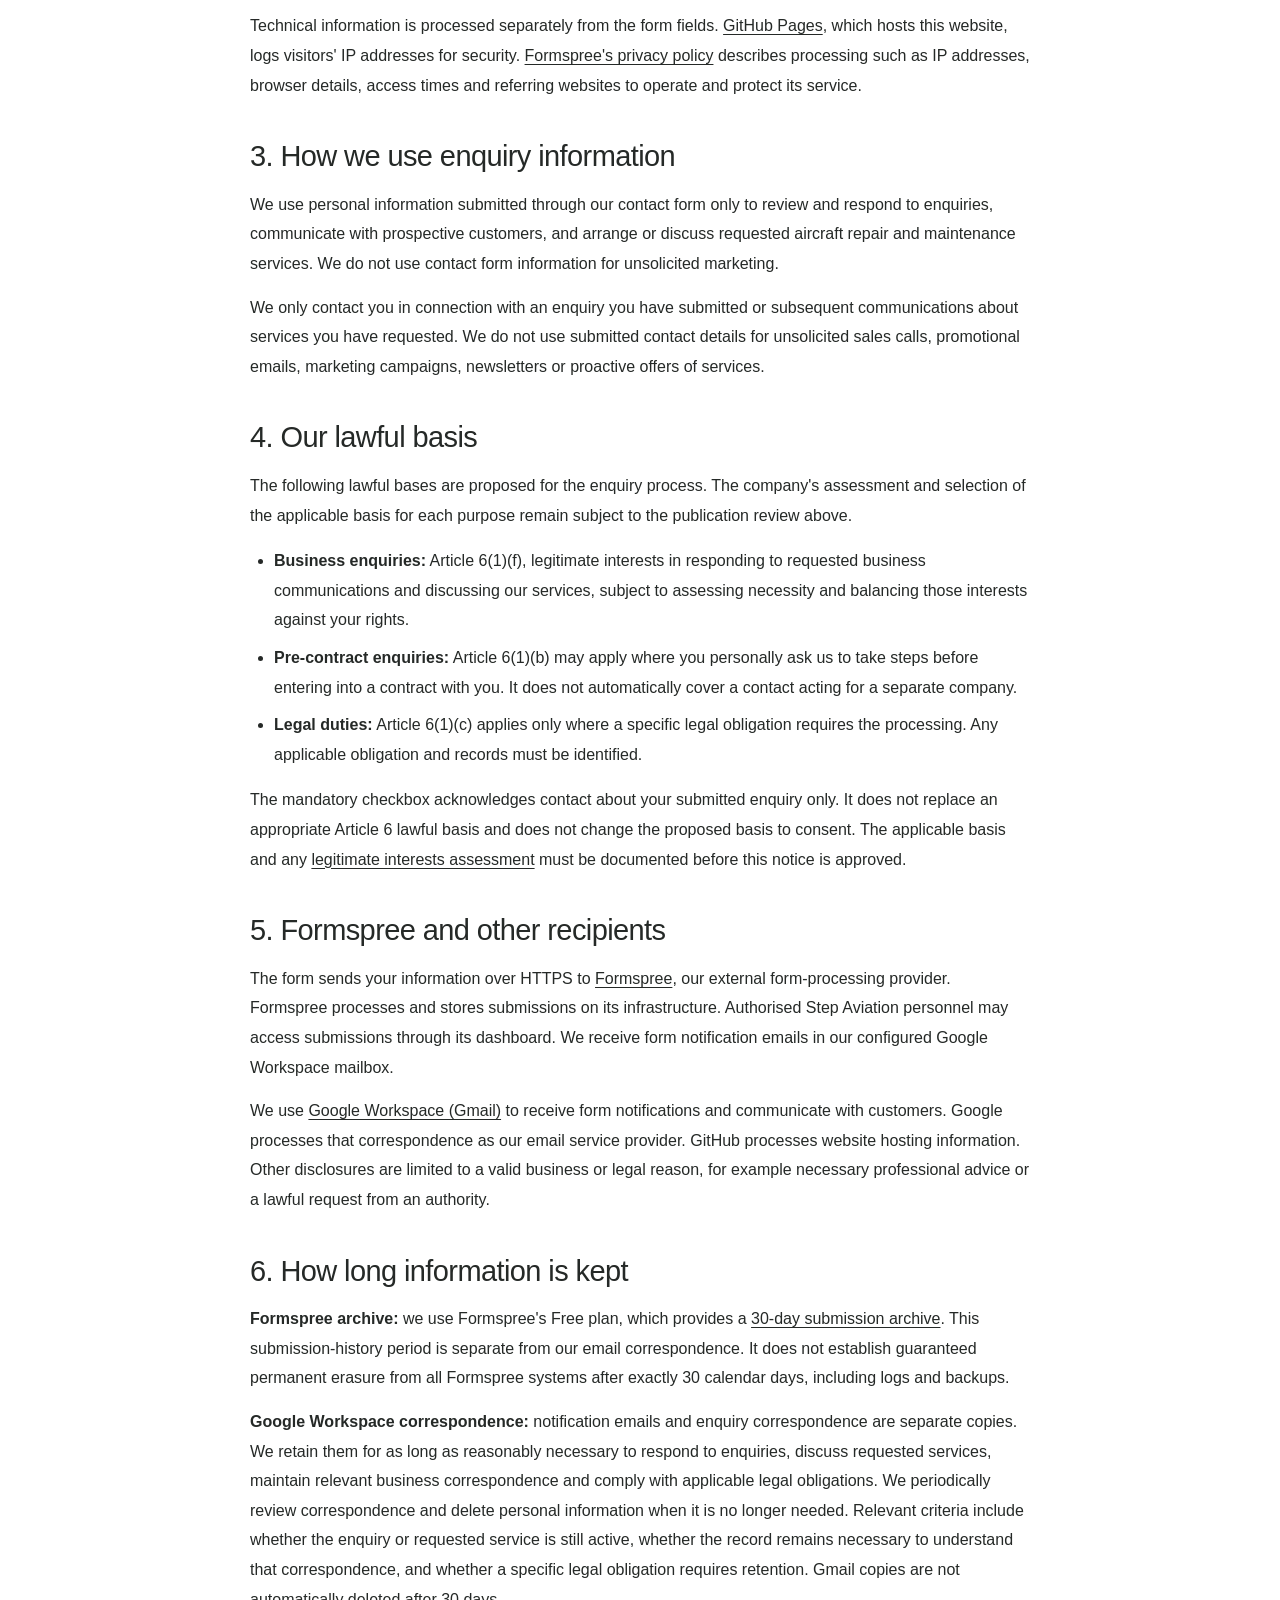
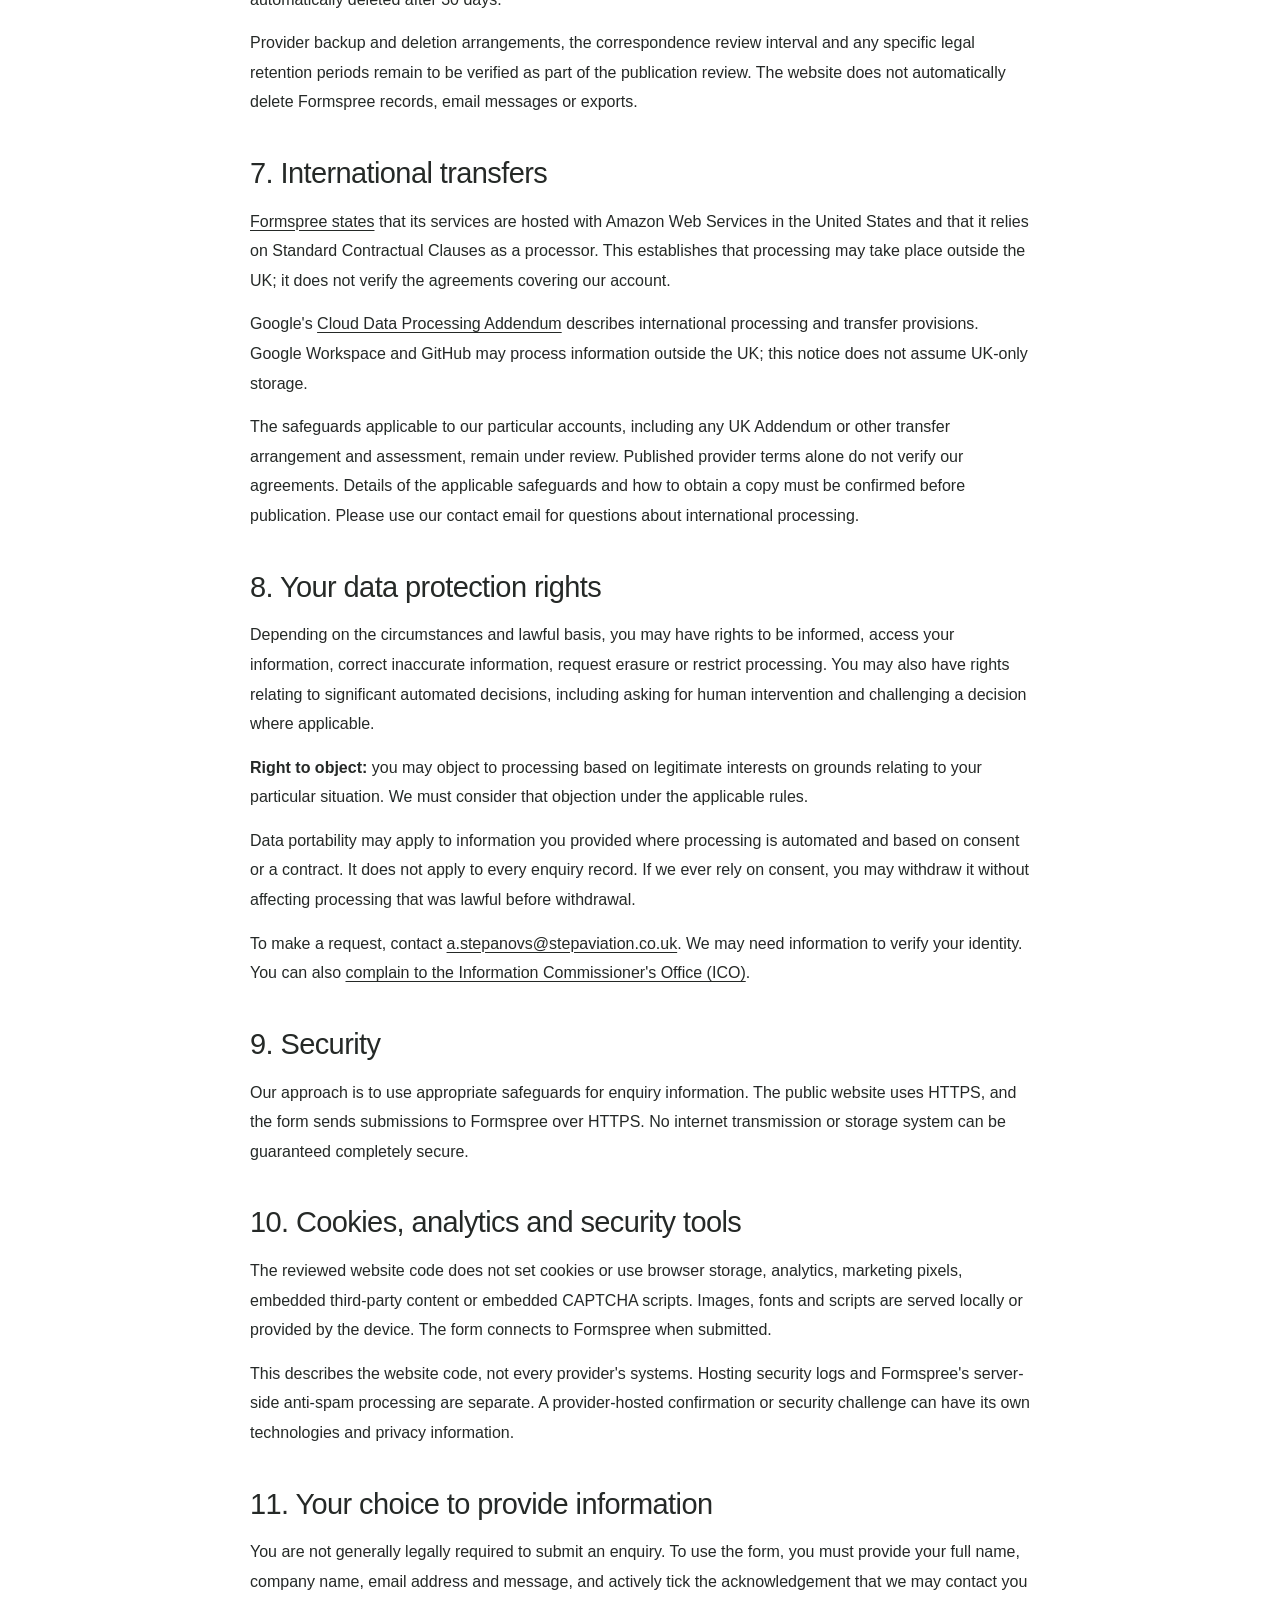
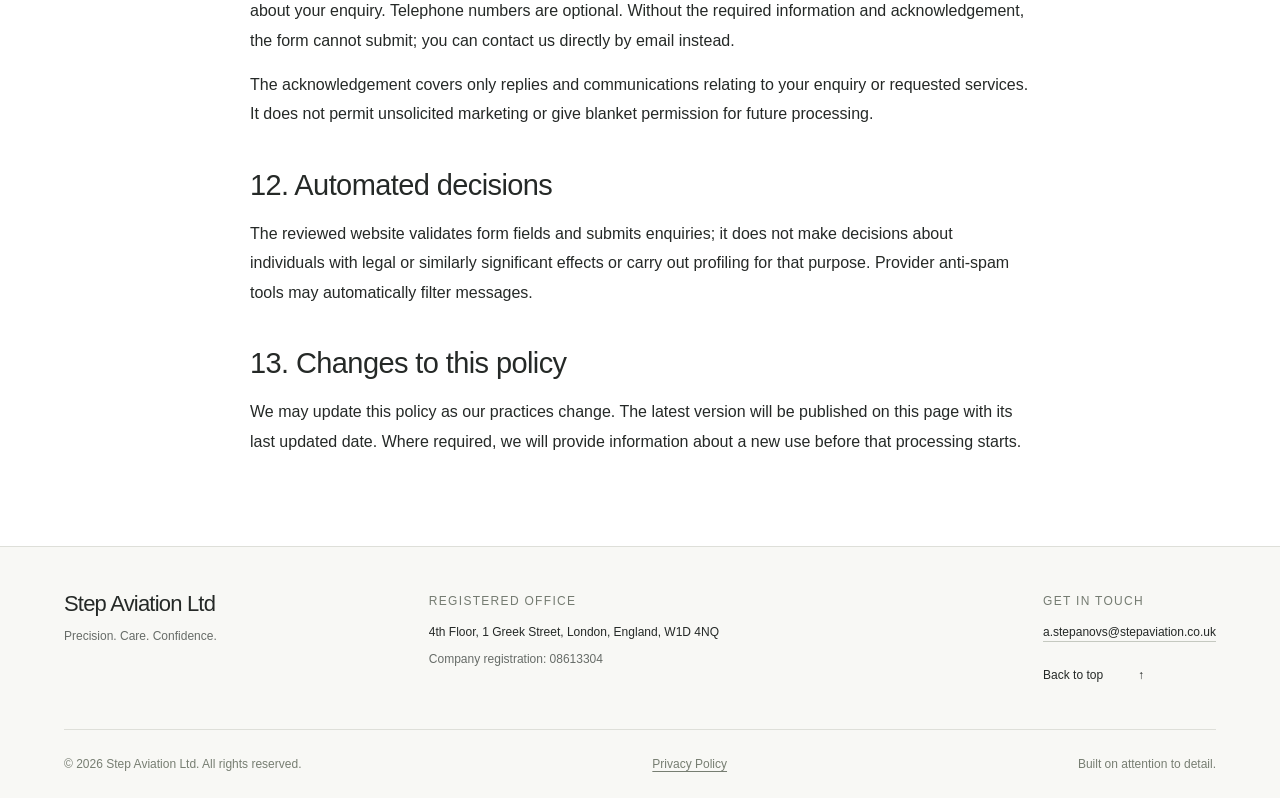
==== commit 8f2e3d7b: "Add files via upload" ====
--- a/privacy-policy.html
+++ b/privacy-policy.html
@@ -6,7 +6,7 @@
     <meta name="theme-color" content="#f8f8f5">
     <title>Privacy Policy | Step Aviation Ltd</title>
     <meta name="description" content="How Step Aviation Ltd handles website enquiries, personal information, service providers and data protection rights.">
-    <!-- Draft: remove noindex and review notices only after owner confirmation. -->
+    <!-- Keep noindex until the outstanding publication review is completed and approved. -->
     <meta name="robots" content="noindex, follow">
     <link rel="canonical" href="https://stepaviation.co.uk/privacy-policy.html">
     <link id="site-favicon" rel="icon" href="assets/favicon.svg">
@@ -34,18 +34,25 @@
       <h1>Privacy Policy</h1>
       <p class="policy-updated">Last updated: <time datetime="2026-10-17">17 October 2026</time></p>
       <aside class="policy-review" aria-labelledby="review-title">
-        <h2 id="review-title">Draft for owner review</h2>
-        <p>This policy reflects the confirmed enquiry-only purpose, Formspree Free plan and use of Google Workspace. The lawful-basis assessment, deletion process, international transfer safeguards and other details marked below still require confirmation before this policy is published as a final notice.</p>
+        <h2 id="review-title">Publication review pending</h2>
+        <p>The confirmed collection and enquiry-handling practices are set out below. This version is ready for final review, but is not yet approved for publication. The following points remain unresolved:</p>
+        <ul>
+          <li>Document the applicable lawful basis for each purpose, including the legitimate interests assessment and any specific legal duties.</li>
+          <li>Verify the provider agreements and UK international-transfer safeguards covering the accounts, and how individuals can obtain a copy of those safeguards.</li>
+          <li>Verify Formspree's deletion and backup handling; define the review interval and deletion process for Google Workspace correspondence and other copies.</li>
+          <li>Confirm authorised recipients, enabled integrations and anti-spam tools, practical security controls, any significant automated processing outside this website, and whether an additional privacy contact is required.</li>
+        </ul>
       </aside>
       <section aria-labelledby="who-title">
         <h2 id="who-title">1. Who we are</h2>
         <p><span data-config="COMPANY_NAME">Step Aviation Ltd</span> is responsible for deciding how information submitted through our enquiry form is used to handle enquiries. In that role, we are the data controller.</p>
         <p>Company registration number: <span data-config="COMPANY_REGISTRATION_NUMBER">08613304</span>.<br>Registered office: <span data-config="COMPANY_ADDRESS">4th Floor, 1 Greek Street, London, England, W1D 4NQ</span>.<br>For privacy enquiries or requests about your information, email <span data-email><a href="mailto:a.stepanovs@stepaviation.co.uk">a.stepanovs@stepaviation.co.uk</a></span>.</p>
-        <p class="policy-confirmation"><strong>Owner confirmation:</strong> confirm this controller arrangement and whether a data protection officer or other privacy contact needs to be identified.</p>
       </section>
       <section aria-labelledby="collect-title">
         <h2 id="collect-title">2. Information we collect</h2>
-        <p>When you contact us, the form collects your full name, email address, telephone number including country code, company name if supplied, message and any other personal information you choose to include. Please provide only information relevant to your enquiry and avoid sensitive personal information.</p>
+        <p>The contact form requires your full name, company name, email address and message. Your telephone number is optional, as is any additional personal information you choose to include in the message. Please provide only information relevant to your enquiry and avoid sensitive personal information.</p>
+        <p>If you supply a telephone number, any contact using it will relate only to your enquiry or services you have requested. You can submit the form without supplying a telephone number.</p>
+        <p>We also receive your mandatory contact acknowledgement with the submission. This records your agreement to be contacted about that enquiry. It does not authorise unsolicited marketing or unrelated sales calls, and is not a general GDPR consent mechanism.</p>
         <p>Most information comes directly from you. If someone contacts us on another person's behalf, we may receive that person's contact details and information in the message from the sender. Where required by Article 14 of the UK GDPR, we will provide the person with privacy information within one month, or earlier at our first communication or disclosure, unless a relevant exception applies.</p>
         <p>Technical information is processed separately from the form fields. <a href="https://docs.github.com/en/pages/getting-started-with-github-pages/what-is-github-pages">GitHub Pages</a>, which hosts this website, logs visitors' IP addresses for security. <a href="https://formspree.io/legal/privacy-policy/">Formspree's privacy policy</a> describes processing such as IP addresses, browser details, access times and referring websites to operate and protect its service.</p>
       </section>
@@ -56,31 +63,30 @@
       </section>
       <section aria-labelledby="basis-title">
         <h2 id="basis-title">4. Our lawful basis</h2>
-        <p class="policy-confirmation"><strong>Owner confirmation required before publication:</strong> the following bases are proposed for this enquiry process, not a verified record of the company's assessment.</p>
+        <p>The following lawful bases are proposed for the enquiry process. The company's assessment and selection of the applicable basis for each purpose remain subject to the publication review above.</p>
         <ul>
           <li><strong>Business enquiries:</strong> Article 6(1)(f), legitimate interests in responding to requested business communications and discussing our services, subject to assessing necessity and balancing those interests against your rights.</li>
           <li><strong>Pre-contract enquiries:</strong> Article 6(1)(b) may apply where you personally ask us to take steps before entering into a contract with you. It does not automatically cover a contact acting for a separate company.</li>
           <li><strong>Legal duties:</strong> Article 6(1)(c) applies only where a specific legal obligation requires the processing. Any applicable obligation and records must be identified.</li>
         </ul>
-        <p>Sending a message is not, by itself, treated as consent under UK GDPR. Before finalising this notice, we must confirm the basis for each purpose and document any <a href="https://ico.org.uk/for-organisations/uk-gdpr-guidance-and-resources/lawful-basis/a-guide-to-lawful-basis/legitimate-interests/">legitimate interests assessment</a>.</p>
+        <p>The mandatory checkbox acknowledges contact about your submitted enquiry only. It does not replace an appropriate Article 6 lawful basis and does not change the proposed basis to consent. The applicable basis and any <a href="https://ico.org.uk/for-organisations/uk-gdpr-guidance-and-resources/lawful-basis/a-guide-to-lawful-basis/legitimate-interests/">legitimate interests assessment</a> must be documented before this notice is approved.</p>
       </section>
       <section aria-labelledby="providers-title">
         <h2 id="providers-title">5. Formspree and other recipients</h2>
-        <p>The form sends your information over HTTPS to <a href="https://formspree.io">Formspree</a>, our external form-processing provider. Formspree processes and stores submissions on its infrastructure. Authorised Step Aviation personnel may access submissions through its dashboard. Depending on our account settings, Formspree may also send submission information by email to our configured mailbox.</p>
+        <p>The form sends your information over HTTPS to <a href="https://formspree.io">Formspree</a>, our external form-processing provider. Formspree processes and stores submissions on its infrastructure. Authorised Step Aviation personnel may access submissions through its dashboard. We receive form notification emails in our configured Google Workspace mailbox.</p>
         <p>We use <a href="https://workspace.google.com/terms/dpa_terms.html">Google Workspace (Gmail)</a> to receive form notifications and communicate with customers. Google processes that correspondence as our email service provider. GitHub processes website hosting information. Other disclosures are limited to a valid business or legal reason, for example necessary professional advice or a lawful request from an authority.</p>
-        <p class="policy-confirmation"><strong>Owner confirmation:</strong> check the authorised notification recipients, any enabled integrations or further recipients, access restrictions and applicable processing agreements.</p>
       </section>
       <section aria-labelledby="retention-title">
         <h2 id="retention-title">6. How long information is kept</h2>
-        <p><strong>Formspree archive:</strong> we use Formspree's Free plan, which provides a <a href="https://formspree.io/plans">30-day submission archive</a>. Our intended policy for the form submission archive is no longer than <strong>30 calendar days after submission</strong>. Archive expiry is not evidence of permanent deletion from every Formspree system, including logs and backups.</p>
+        <p><strong>Formspree archive:</strong> we use Formspree's Free plan, which provides a <a href="https://formspree.io/plans">30-day submission archive</a>. This submission-history period is separate from our email correspondence. It does not establish guaranteed permanent erasure from all Formspree systems after exactly 30 calendar days, including logs and backups.</p>
         <p><strong>Google Workspace correspondence:</strong> notification emails and enquiry correspondence are separate copies. We retain them for as long as reasonably necessary to respond to enquiries, discuss requested services, maintain relevant business correspondence and comply with applicable legal obligations. We periodically review correspondence and delete personal information when it is no longer needed. Relevant criteria include whether the enquiry or requested service is still active, whether the record remains necessary to understand that correspondence, and whether a specific legal obligation requires retention. Gmail copies are not automatically deleted after 30 days.</p>
-        <p class="policy-confirmation"><strong>Owner action:</strong> verify Formspree's archive expiry and permanent-deletion process, including backups, and arrange manual deletion where needed to meet the intended archive schedule. Set a documented review interval and appropriate deletion deadlines for Google Workspace correspondence, exports and any service or legally required records. Identify any relevant legal duties and retention periods. This website cannot delete provider-held records, and no automatic permanent erasure after exactly 30 days is promised.</p>
+        <p>Provider backup and deletion arrangements, the correspondence review interval and any specific legal retention periods remain to be verified as part of the publication review. The website does not automatically delete Formspree records, email messages or exports.</p>
       </section>
       <section aria-labelledby="transfers-title">
         <h2 id="transfers-title">7. International transfers</h2>
         <p><a href="https://formspree.io/security/">Formspree states</a> that its services are hosted with Amazon Web Services in the United States and that it relies on Standard Contractual Clauses as a processor. This establishes that processing may take place outside the UK; it does not verify the agreements covering our account.</p>
         <p>Google's <a href="https://workspace.google.com/terms/dpa_terms.html">Cloud Data Processing Addendum</a> describes international processing and transfer provisions. Google Workspace and GitHub may process information outside the UK; this notice does not assume UK-only storage.</p>
-        <p class="policy-confirmation"><strong>Owner confirmation required:</strong> verify the Formspree processing agreement and the UK transfer mechanism that actually applies, including any necessary UK Addendum or other safeguard and assessment. Check the agreements and settings applicable to Google Workspace and GitHub too. Confirm how individuals can obtain a copy of the applicable safeguards through our contact email. Published provider terms do not establish which agreements or transfer arrangements cover this account.</p>
+        <p>The safeguards applicable to our particular accounts, including any UK Addendum or other transfer arrangement and assessment, remain under review. Published provider terms alone do not verify our agreements. Details of the applicable safeguards and how to obtain a copy must be confirmed before publication. Please use our contact email for questions about international processing.</p>
       </section>
       <section aria-labelledby="rights-title">
         <h2 id="rights-title">8. Your data protection rights</h2>
@@ -92,23 +98,20 @@
       <section aria-labelledby="security-title">
         <h2 id="security-title">9. Security</h2>
         <p>Our approach is to use appropriate safeguards for enquiry information. The public website uses HTTPS, and the form sends submissions to Formspree over HTTPS. No internet transmission or storage system can be guaranteed completely secure.</p>
-        <p class="policy-confirmation"><strong>Owner confirmation:</strong> verify the company's practical safeguards, including authorised access, account security and the handling of email copies. This notice does not certify internal security controls.</p>
       </section>
       <section aria-labelledby="cookies-title">
         <h2 id="cookies-title">10. Cookies, analytics and security tools</h2>
         <p>The reviewed website code does not set cookies or use browser storage, analytics, marketing pixels, embedded third-party content or embedded CAPTCHA scripts. Images, fonts and scripts are served locally or provided by the device. The form connects to Formspree when submitted.</p>
         <p>This describes the website code, not every provider's systems. Hosting security logs and Formspree's server-side anti-spam processing are separate. A provider-hosted confirmation or security challenge can have its own technologies and privacy information.</p>
-        <p class="policy-confirmation"><strong>Owner confirmation:</strong> review enabled Formspree anti-spam tools and other account integrations, including any challenge presented to visitors. Check their actual cookie or storage use and any applicable consent requirement before enabling non-essential technologies. No cookie consent banner has been added for technologies absent from the reviewed code.</p>
       </section>
       <section aria-labelledby="required-title">
         <h2 id="required-title">11. Your choice to provide information</h2>
-        <p>You are not generally legally required to submit an enquiry. The form requires your name, email address, telephone number and message to receive and respond to your request through this channel. Company name is optional. If you leave required fields incomplete, the form cannot submit; you can contact us directly by email instead.</p>
-        <p class="policy-confirmation"><strong>Owner confirmation:</strong> review whether a mandatory telephone number is necessary for every enquiry.</p>
+        <p>You are not generally legally required to submit an enquiry. To use the form, you must provide your full name, company name, email address and message, and actively tick the acknowledgement that we may contact you about your enquiry. Telephone numbers are optional. Without the required information and acknowledgement, the form cannot submit; you can contact us directly by email instead.</p>
+        <p>The acknowledgement covers only replies and communications relating to your enquiry or requested services. It does not permit unsolicited marketing or give blanket permission for future processing.</p>
       </section>
       <section aria-labelledby="automated-title">
         <h2 id="automated-title">12. Automated decisions</h2>
         <p>The reviewed website validates form fields and submits enquiries; it does not make decisions about individuals with legal or similarly significant effects or carry out profiling for that purpose. Provider anti-spam tools may automatically filter messages.</p>
-        <p class="policy-confirmation"><strong>Owner confirmation:</strong> confirm that no connected service or subsequent company process makes significant automated decisions using enquiry data.</p>
       </section>
       <section aria-labelledby="updates-title">
         <h2 id="updates-title">13. Changes to this policy</h2>
--- a/css/styles.css
+++ b/css/styles.css
@@ -599,6 +599,43 @@
   border-color: var(--error);
 }
 
+.form-acknowledgement {
+  margin-top: 24px;
+}
+
+.acknowledgement-label {
+  display: flex;
+  align-items: flex-start;
+  gap: 12px;
+  min-height: 44px;
+  padding-block: 10px;
+  font-size: 12px;
+  line-height: 1.8;
+  cursor: pointer;
+}
+
+.acknowledgement-label input {
+  flex: 0 0 auto;
+  width: 20px;
+  height: 20px;
+  margin: 1px 0 0;
+  accent-color: var(--ink);
+  cursor: pointer;
+}
+
+.acknowledgement-label span {
+  min-width: 0;
+}
+
+.form-acknowledgement [aria-invalid=true] {
+  outline: 2px solid var(--error);
+  outline-offset: 3px;
+}
+
+.form-acknowledgement + .form-bottom {
+  margin-top: 16px;
+}
+
 .form-bottom {
   display: flex;
   justify-content: space-between;
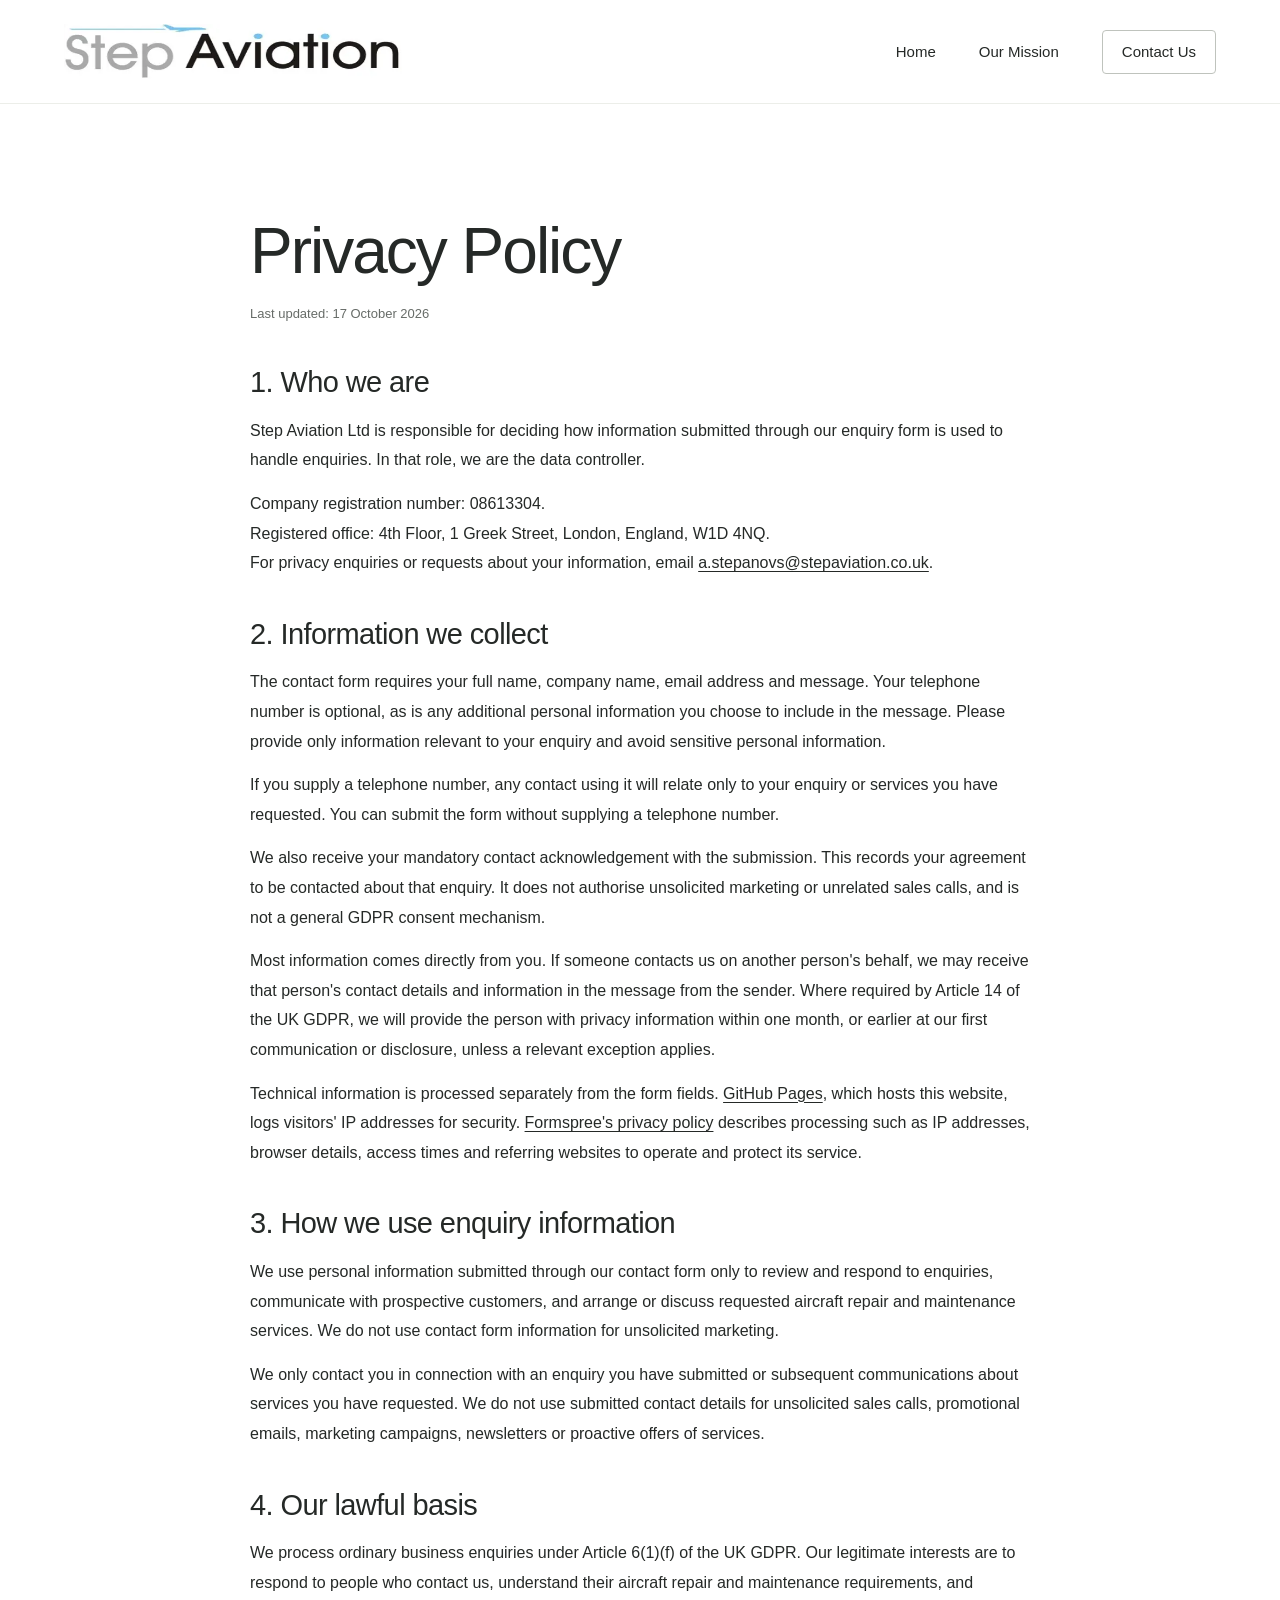
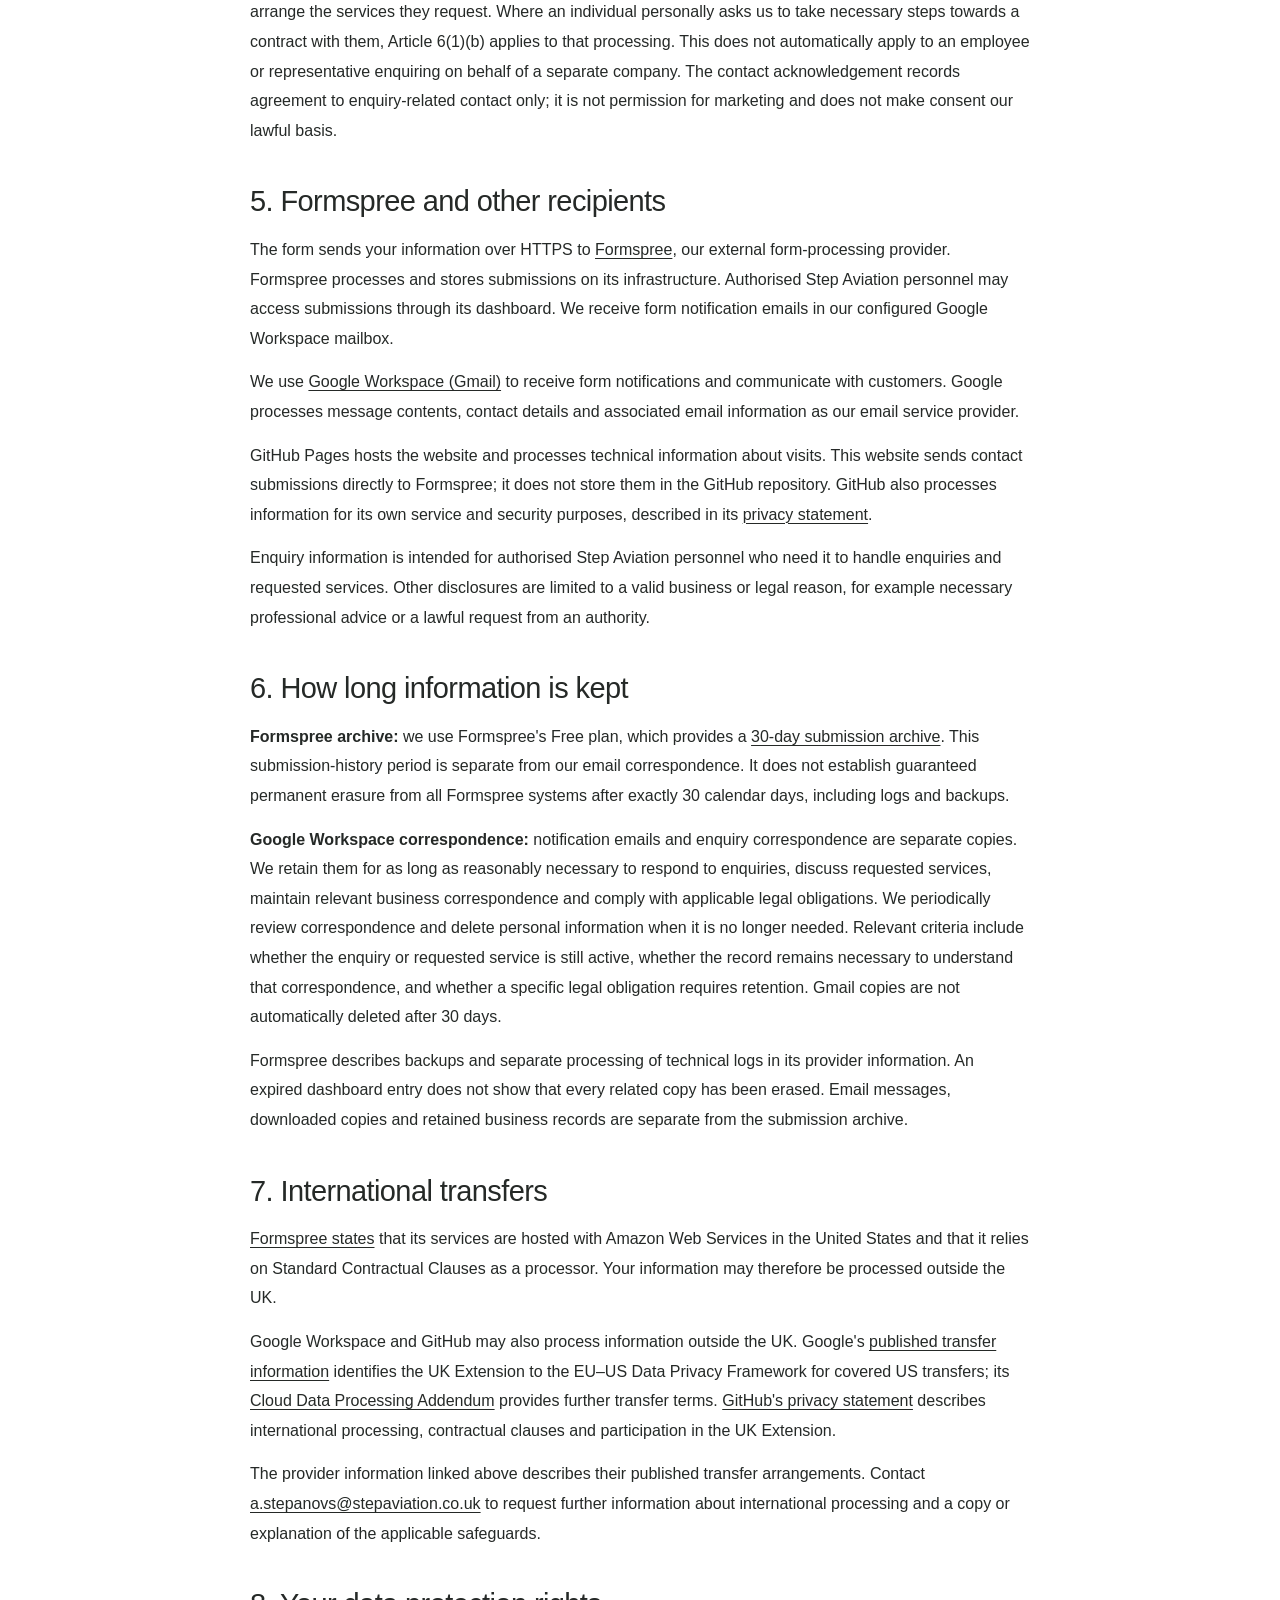
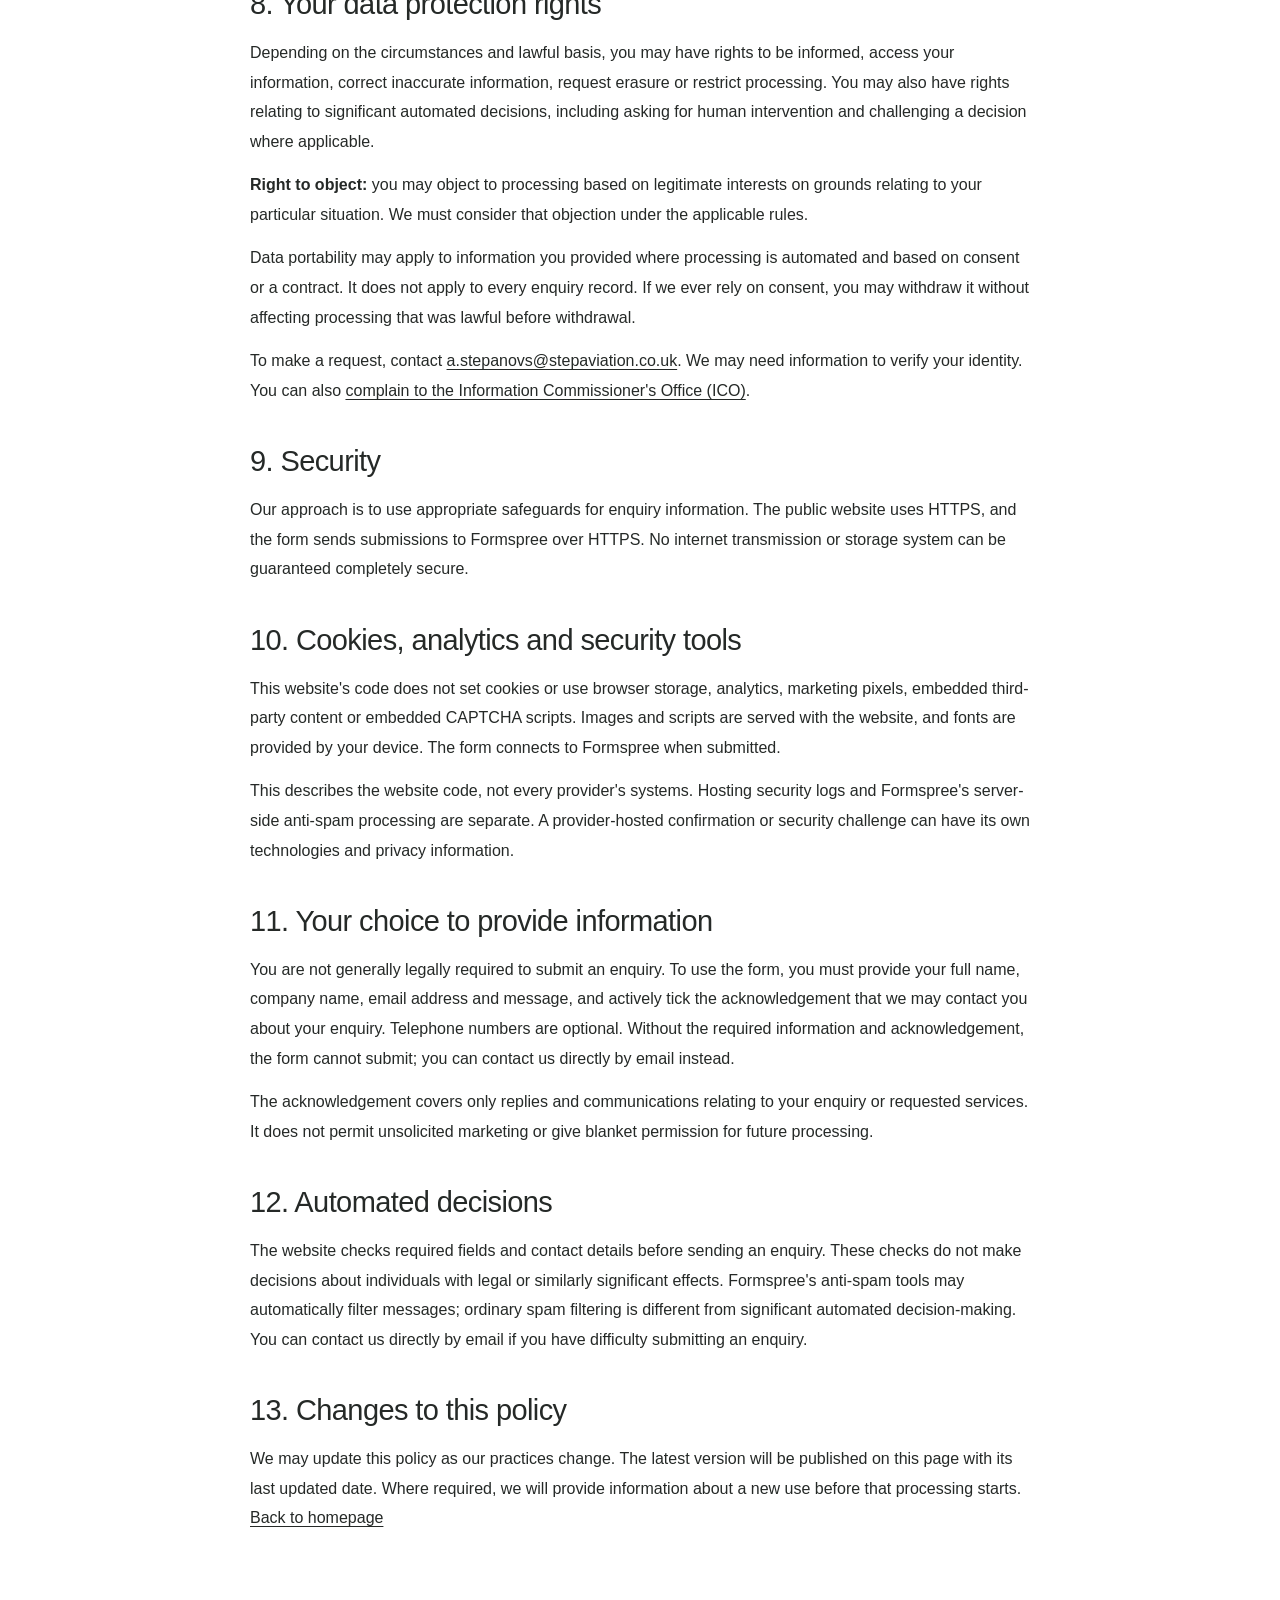
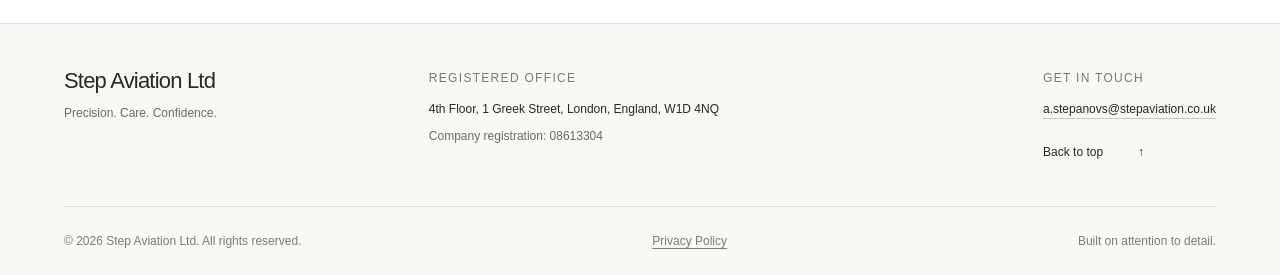
==== commit d13a0cf1: "Add files via upload" ====
--- a/privacy-policy.html
+++ b/privacy-policy.html
@@ -30,19 +30,8 @@
       </div>
     </header>
     <main id="main" class="container policy-content">
-      <a href="index.html">Back to homepage</a>
       <h1>Privacy Policy</h1>
       <p class="policy-updated">Last updated: <time datetime="2026-10-17">17 October 2026</time></p>
-      <aside class="policy-review" aria-labelledby="review-title">
-        <h2 id="review-title">Publication review pending</h2>
-        <p>The confirmed collection and enquiry-handling practices are set out below. This version is ready for final review, but is not yet approved for publication. The following points remain unresolved:</p>
-        <ul>
-          <li>Document the applicable lawful basis for each purpose, including the legitimate interests assessment and any specific legal duties.</li>
-          <li>Verify the provider agreements and UK international-transfer safeguards covering the accounts, and how individuals can obtain a copy of those safeguards.</li>
-          <li>Verify Formspree's deletion and backup handling; define the review interval and deletion process for Google Workspace correspondence and other copies.</li>
-          <li>Confirm authorised recipients, enabled integrations and anti-spam tools, practical security controls, any significant automated processing outside this website, and whether an additional privacy contact is required.</li>
-        </ul>
-      </aside>
       <section aria-labelledby="who-title">
         <h2 id="who-title">1. Who we are</h2>
         <p><span data-config="COMPANY_NAME">Step Aviation Ltd</span> is responsible for deciding how information submitted through our enquiry form is used to handle enquiries. In that role, we are the data controller.</p>
@@ -63,30 +52,26 @@
       </section>
       <section aria-labelledby="basis-title">
         <h2 id="basis-title">4. Our lawful basis</h2>
-        <p>The following lawful bases are proposed for the enquiry process. The company's assessment and selection of the applicable basis for each purpose remain subject to the publication review above.</p>
-        <ul>
-          <li><strong>Business enquiries:</strong> Article 6(1)(f), legitimate interests in responding to requested business communications and discussing our services, subject to assessing necessity and balancing those interests against your rights.</li>
-          <li><strong>Pre-contract enquiries:</strong> Article 6(1)(b) may apply where you personally ask us to take steps before entering into a contract with you. It does not automatically cover a contact acting for a separate company.</li>
-          <li><strong>Legal duties:</strong> Article 6(1)(c) applies only where a specific legal obligation requires the processing. Any applicable obligation and records must be identified.</li>
-        </ul>
-        <p>The mandatory checkbox acknowledges contact about your submitted enquiry only. It does not replace an appropriate Article 6 lawful basis and does not change the proposed basis to consent. The applicable basis and any <a href="https://ico.org.uk/for-organisations/uk-gdpr-guidance-and-resources/lawful-basis/a-guide-to-lawful-basis/legitimate-interests/">legitimate interests assessment</a> must be documented before this notice is approved.</p>
+        <p>We process ordinary business enquiries under Article 6(1)(f) of the UK GDPR. Our legitimate interests are to respond to people who contact us, understand their aircraft repair and maintenance requirements, and arrange the services they request. Where an individual personally asks us to take necessary steps towards a contract with them, Article 6(1)(b) applies to that processing. This does not automatically apply to an employee or representative enquiring on behalf of a separate company. The contact acknowledgement records agreement to enquiry-related contact only; it is not permission for marketing and does not make consent our lawful basis.</p>
       </section>
       <section aria-labelledby="providers-title">
         <h2 id="providers-title">5. Formspree and other recipients</h2>
         <p>The form sends your information over HTTPS to <a href="https://formspree.io">Formspree</a>, our external form-processing provider. Formspree processes and stores submissions on its infrastructure. Authorised Step Aviation personnel may access submissions through its dashboard. We receive form notification emails in our configured Google Workspace mailbox.</p>
-        <p>We use <a href="https://workspace.google.com/terms/dpa_terms.html">Google Workspace (Gmail)</a> to receive form notifications and communicate with customers. Google processes that correspondence as our email service provider. GitHub processes website hosting information. Other disclosures are limited to a valid business or legal reason, for example necessary professional advice or a lawful request from an authority.</p>
+        <p>We use <a href="https://workspace.google.com/terms/dpa_terms.html">Google Workspace (Gmail)</a> to receive form notifications and communicate with customers. Google processes message contents, contact details and associated email information as our email service provider.</p>
+        <p>GitHub Pages hosts the website and processes technical information about visits. This website sends contact submissions directly to Formspree; it does not store them in the GitHub repository. GitHub also processes information for its own service and security purposes, described in its <a href="https://docs.github.com/en/site-policy/privacy-policies/github-general-privacy-statement">privacy statement</a>.</p>
+        <p>Enquiry information is intended for authorised Step Aviation personnel who need it to handle enquiries and requested services. Other disclosures are limited to a valid business or legal reason, for example necessary professional advice or a lawful request from an authority.</p>
       </section>
       <section aria-labelledby="retention-title">
         <h2 id="retention-title">6. How long information is kept</h2>
         <p><strong>Formspree archive:</strong> we use Formspree's Free plan, which provides a <a href="https://formspree.io/plans">30-day submission archive</a>. This submission-history period is separate from our email correspondence. It does not establish guaranteed permanent erasure from all Formspree systems after exactly 30 calendar days, including logs and backups.</p>
         <p><strong>Google Workspace correspondence:</strong> notification emails and enquiry correspondence are separate copies. We retain them for as long as reasonably necessary to respond to enquiries, discuss requested services, maintain relevant business correspondence and comply with applicable legal obligations. We periodically review correspondence and delete personal information when it is no longer needed. Relevant criteria include whether the enquiry or requested service is still active, whether the record remains necessary to understand that correspondence, and whether a specific legal obligation requires retention. Gmail copies are not automatically deleted after 30 days.</p>
-        <p>Provider backup and deletion arrangements, the correspondence review interval and any specific legal retention periods remain to be verified as part of the publication review. The website does not automatically delete Formspree records, email messages or exports.</p>
+        <p>Formspree describes backups and separate processing of technical logs in its provider information. An expired dashboard entry does not show that every related copy has been erased. Email messages, downloaded copies and retained business records are separate from the submission archive.</p>
       </section>
       <section aria-labelledby="transfers-title">
         <h2 id="transfers-title">7. International transfers</h2>
-        <p><a href="https://formspree.io/security/">Formspree states</a> that its services are hosted with Amazon Web Services in the United States and that it relies on Standard Contractual Clauses as a processor. This establishes that processing may take place outside the UK; it does not verify the agreements covering our account.</p>
-        <p>Google's <a href="https://workspace.google.com/terms/dpa_terms.html">Cloud Data Processing Addendum</a> describes international processing and transfer provisions. Google Workspace and GitHub may process information outside the UK; this notice does not assume UK-only storage.</p>
-        <p>The safeguards applicable to our particular accounts, including any UK Addendum or other transfer arrangement and assessment, remain under review. Published provider terms alone do not verify our agreements. Details of the applicable safeguards and how to obtain a copy must be confirmed before publication. Please use our contact email for questions about international processing.</p>
+        <p><a href="https://formspree.io/security/">Formspree states</a> that its services are hosted with Amazon Web Services in the United States and that it relies on Standard Contractual Clauses as a processor. Your information may therefore be processed outside the UK.</p>
+        <p>Google Workspace and GitHub may also process information outside the UK. Google's <a href="https://cloud.google.com/terms/alternative-transfer-solution">published transfer information</a> identifies the UK Extension to the EU–US Data Privacy Framework for covered US transfers; its <a href="https://workspace.google.com/terms/dpa_terms.html">Cloud Data Processing Addendum</a> provides further transfer terms. <a href="https://docs.github.com/en/site-policy/privacy-policies/github-general-privacy-statement#international-data-transfers">GitHub's privacy statement</a> describes international processing, contractual clauses and participation in the UK Extension.</p>
+        <p>The provider information linked above describes their published transfer arrangements. Contact <a href="mailto:a.stepanovs@stepaviation.co.uk">a.stepanovs@stepaviation.co.uk</a> to request further information about international processing and a copy or explanation of the applicable safeguards.</p>
       </section>
       <section aria-labelledby="rights-title">
         <h2 id="rights-title">8. Your data protection rights</h2>
@@ -101,7 +86,7 @@
       </section>
       <section aria-labelledby="cookies-title">
         <h2 id="cookies-title">10. Cookies, analytics and security tools</h2>
-        <p>The reviewed website code does not set cookies or use browser storage, analytics, marketing pixels, embedded third-party content or embedded CAPTCHA scripts. Images, fonts and scripts are served locally or provided by the device. The form connects to Formspree when submitted.</p>
+        <p>This website's code does not set cookies or use browser storage, analytics, marketing pixels, embedded third-party content or embedded CAPTCHA scripts. Images and scripts are served with the website, and fonts are provided by your device. The form connects to Formspree when submitted.</p>
         <p>This describes the website code, not every provider's systems. Hosting security logs and Formspree's server-side anti-spam processing are separate. A provider-hosted confirmation or security challenge can have its own technologies and privacy information.</p>
       </section>
       <section aria-labelledby="required-title">
@@ -111,12 +96,13 @@
       </section>
       <section aria-labelledby="automated-title">
         <h2 id="automated-title">12. Automated decisions</h2>
-        <p>The reviewed website validates form fields and submits enquiries; it does not make decisions about individuals with legal or similarly significant effects or carry out profiling for that purpose. Provider anti-spam tools may automatically filter messages.</p>
+        <p>The website checks required fields and contact details before sending an enquiry. These checks do not make decisions about individuals with legal or similarly significant effects. Formspree's anti-spam tools may automatically filter messages; ordinary spam filtering is different from significant automated decision-making. You can contact us directly by email if you have difficulty submitting an enquiry.</p>
       </section>
       <section aria-labelledby="updates-title">
         <h2 id="updates-title">13. Changes to this policy</h2>
         <p>We may update this policy as our practices change. The latest version will be published on this page with its last updated date. Where required, we will provide information about a new use before that processing starts.</p>
       </section>
+      <p><a href="index.html">Back to homepage</a></p>
     </main>
     <footer class="site-footer">
       <div class="container footer-main">
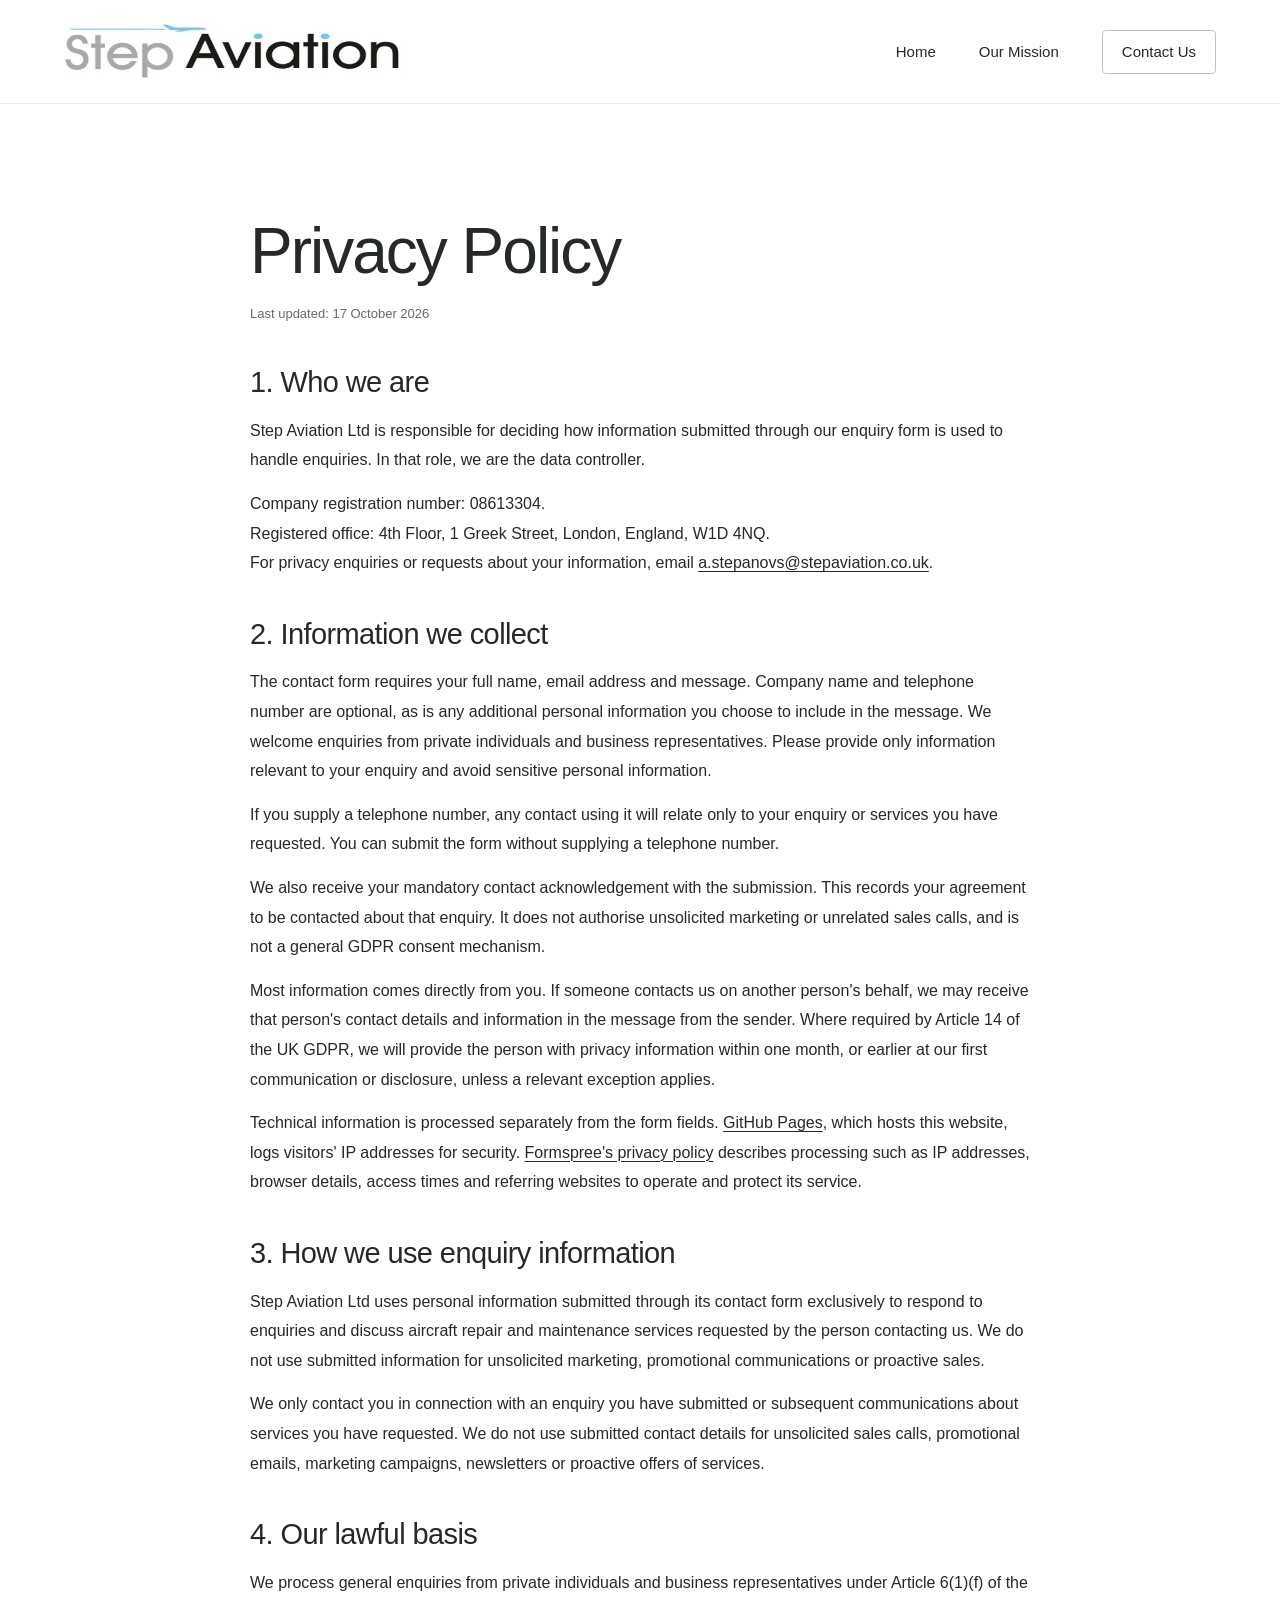
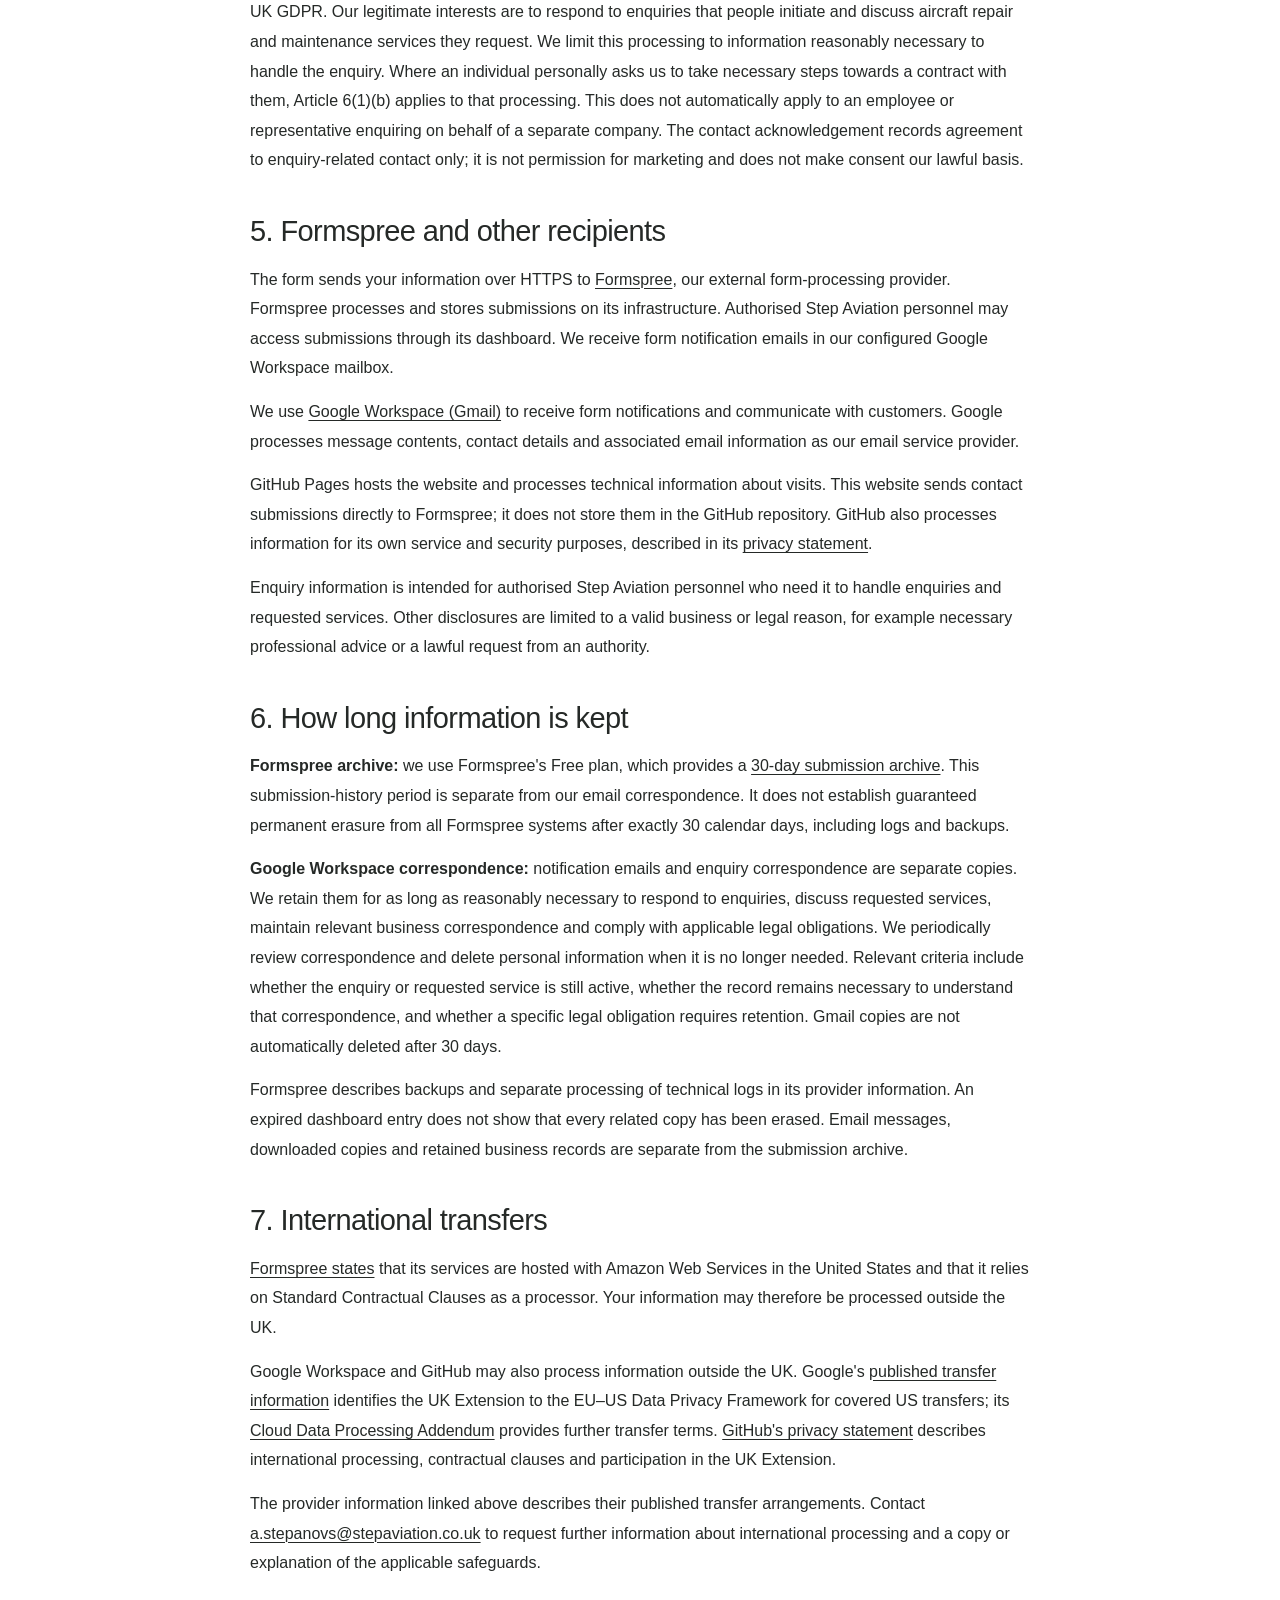
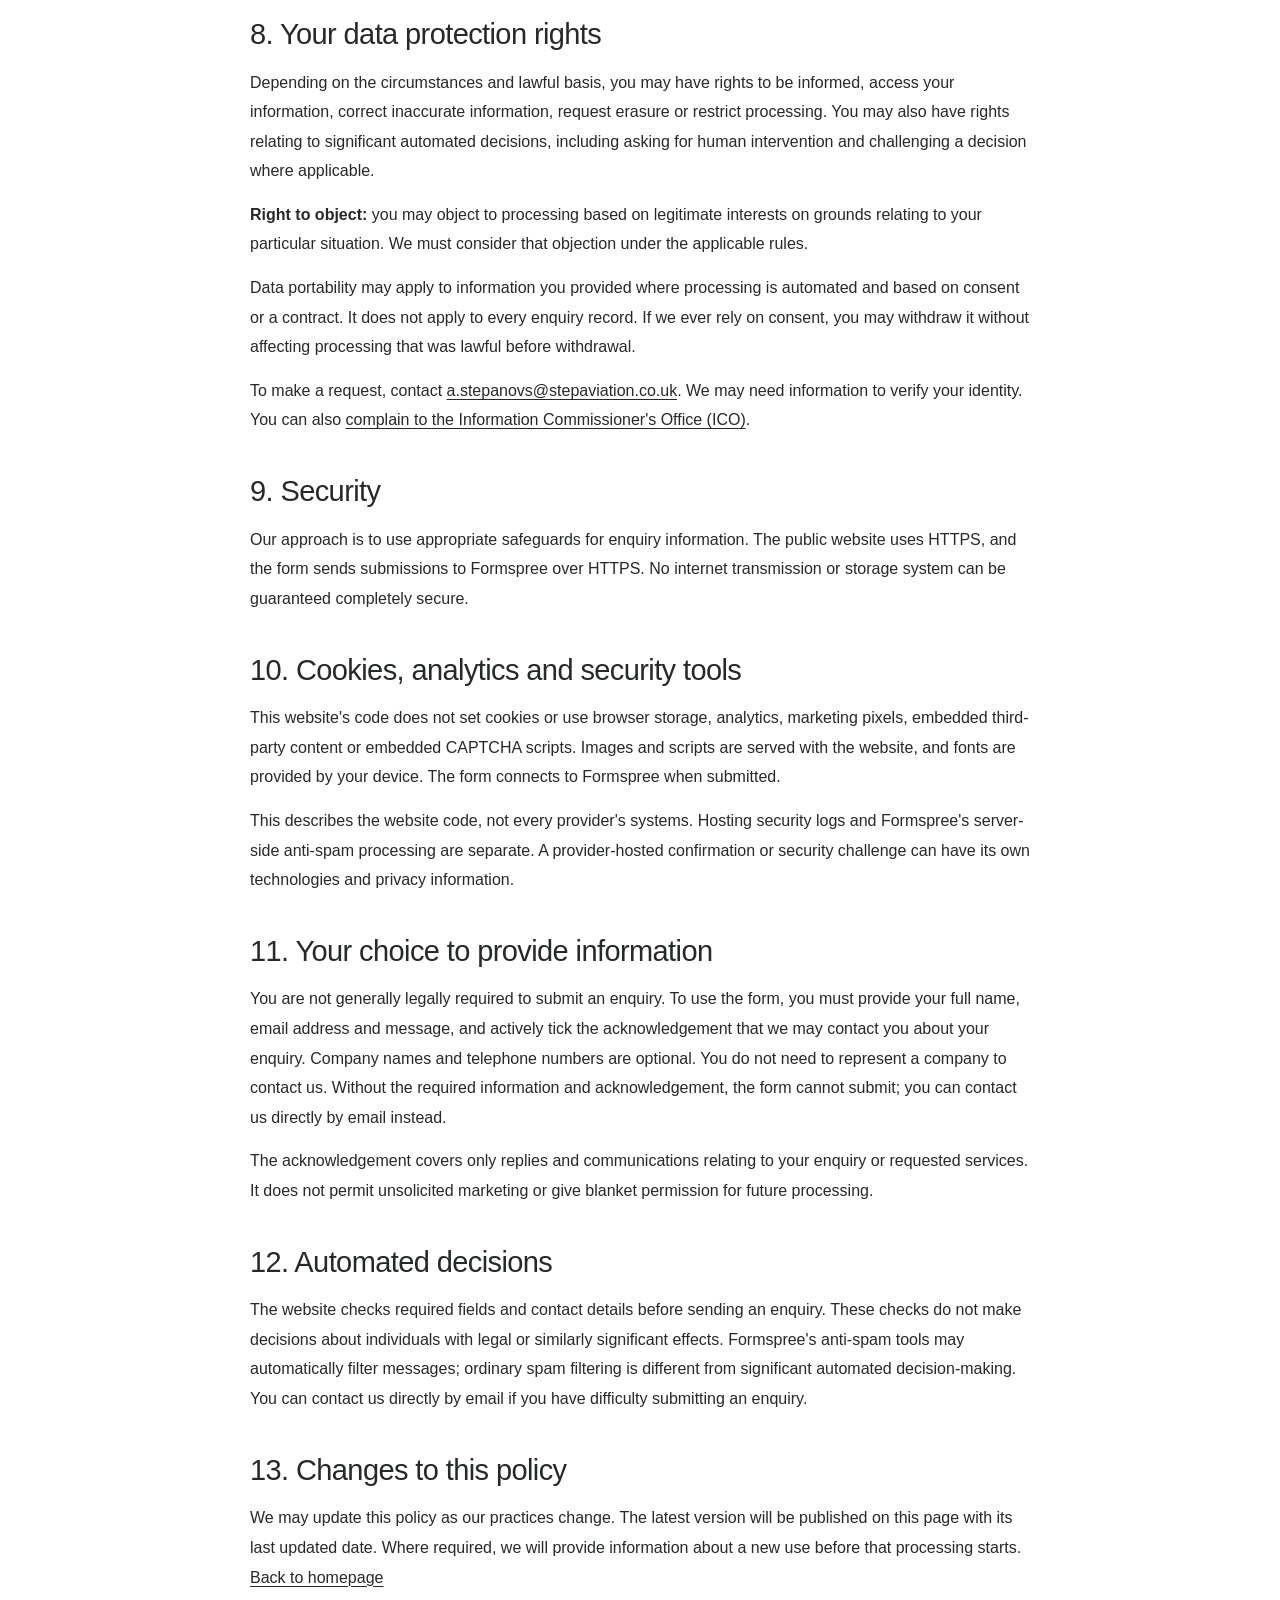
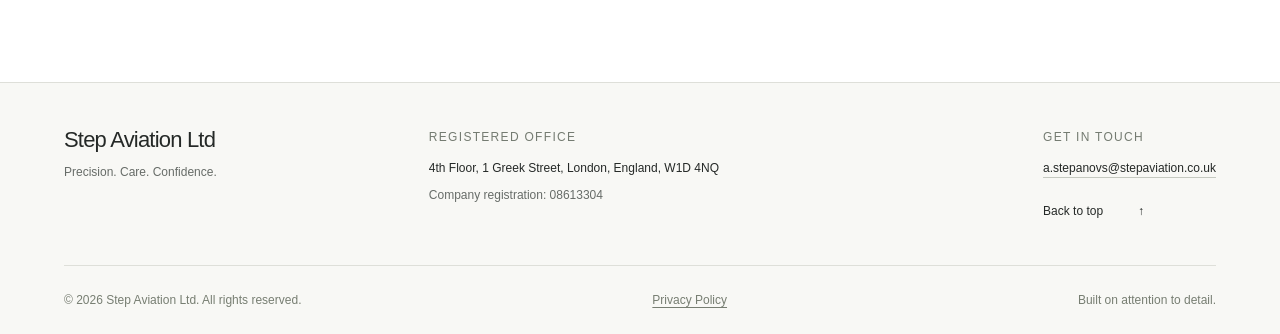
==== commit 79035a86: "Add files via upload" ====
--- a/privacy-policy.html
+++ b/privacy-policy.html
@@ -39,7 +39,7 @@
       </section>
       <section aria-labelledby="collect-title">
         <h2 id="collect-title">2. Information we collect</h2>
-        <p>The contact form requires your full name, company name, email address and message. Your telephone number is optional, as is any additional personal information you choose to include in the message. Please provide only information relevant to your enquiry and avoid sensitive personal information.</p>
+        <p>The contact form requires your full name, email address and message. Company name and telephone number are optional, as is any additional personal information you choose to include in the message. We welcome enquiries from private individuals and business representatives. Please provide only information relevant to your enquiry and avoid sensitive personal information.</p>
         <p>If you supply a telephone number, any contact using it will relate only to your enquiry or services you have requested. You can submit the form without supplying a telephone number.</p>
         <p>We also receive your mandatory contact acknowledgement with the submission. This records your agreement to be contacted about that enquiry. It does not authorise unsolicited marketing or unrelated sales calls, and is not a general GDPR consent mechanism.</p>
         <p>Most information comes directly from you. If someone contacts us on another person's behalf, we may receive that person's contact details and information in the message from the sender. Where required by Article 14 of the UK GDPR, we will provide the person with privacy information within one month, or earlier at our first communication or disclosure, unless a relevant exception applies.</p>
@@ -47,12 +47,12 @@
       </section>
       <section aria-labelledby="purpose-title">
         <h2 id="purpose-title">3. How we use enquiry information</h2>
-        <p>We use personal information submitted through our contact form only to review and respond to enquiries, communicate with prospective customers, and arrange or discuss requested aircraft repair and maintenance services. We do not use contact form information for unsolicited marketing.</p>
+        <p>Step Aviation Ltd uses personal information submitted through its contact form exclusively to respond to enquiries and discuss aircraft repair and maintenance services requested by the person contacting us. We do not use submitted information for unsolicited marketing, promotional communications or proactive sales.</p>
         <p>We only contact you in connection with an enquiry you have submitted or subsequent communications about services you have requested. We do not use submitted contact details for unsolicited sales calls, promotional emails, marketing campaigns, newsletters or proactive offers of services.</p>
       </section>
       <section aria-labelledby="basis-title">
         <h2 id="basis-title">4. Our lawful basis</h2>
-        <p>We process ordinary business enquiries under Article 6(1)(f) of the UK GDPR. Our legitimate interests are to respond to people who contact us, understand their aircraft repair and maintenance requirements, and arrange the services they request. Where an individual personally asks us to take necessary steps towards a contract with them, Article 6(1)(b) applies to that processing. This does not automatically apply to an employee or representative enquiring on behalf of a separate company. The contact acknowledgement records agreement to enquiry-related contact only; it is not permission for marketing and does not make consent our lawful basis.</p>
+        <p>We process general enquiries from private individuals and business representatives under Article 6(1)(f) of the UK GDPR. Our legitimate interests are to respond to enquiries that people initiate and discuss aircraft repair and maintenance services they request. We limit this processing to information reasonably necessary to handle the enquiry. Where an individual personally asks us to take necessary steps towards a contract with them, Article 6(1)(b) applies to that processing. This does not automatically apply to an employee or representative enquiring on behalf of a separate company. The contact acknowledgement records agreement to enquiry-related contact only; it is not permission for marketing and does not make consent our lawful basis.</p>
       </section>
       <section aria-labelledby="providers-title">
         <h2 id="providers-title">5. Formspree and other recipients</h2>
@@ -91,7 +91,7 @@
       </section>
       <section aria-labelledby="required-title">
         <h2 id="required-title">11. Your choice to provide information</h2>
-        <p>You are not generally legally required to submit an enquiry. To use the form, you must provide your full name, company name, email address and message, and actively tick the acknowledgement that we may contact you about your enquiry. Telephone numbers are optional. Without the required information and acknowledgement, the form cannot submit; you can contact us directly by email instead.</p>
+        <p>You are not generally legally required to submit an enquiry. To use the form, you must provide your full name, email address and message, and actively tick the acknowledgement that we may contact you about your enquiry. Company names and telephone numbers are optional. You do not need to represent a company to contact us. Without the required information and acknowledgement, the form cannot submit; you can contact us directly by email instead.</p>
         <p>The acknowledgement covers only replies and communications relating to your enquiry or requested services. It does not permit unsolicited marketing or give blanket permission for future processing.</p>
       </section>
       <section aria-labelledby="automated-title">
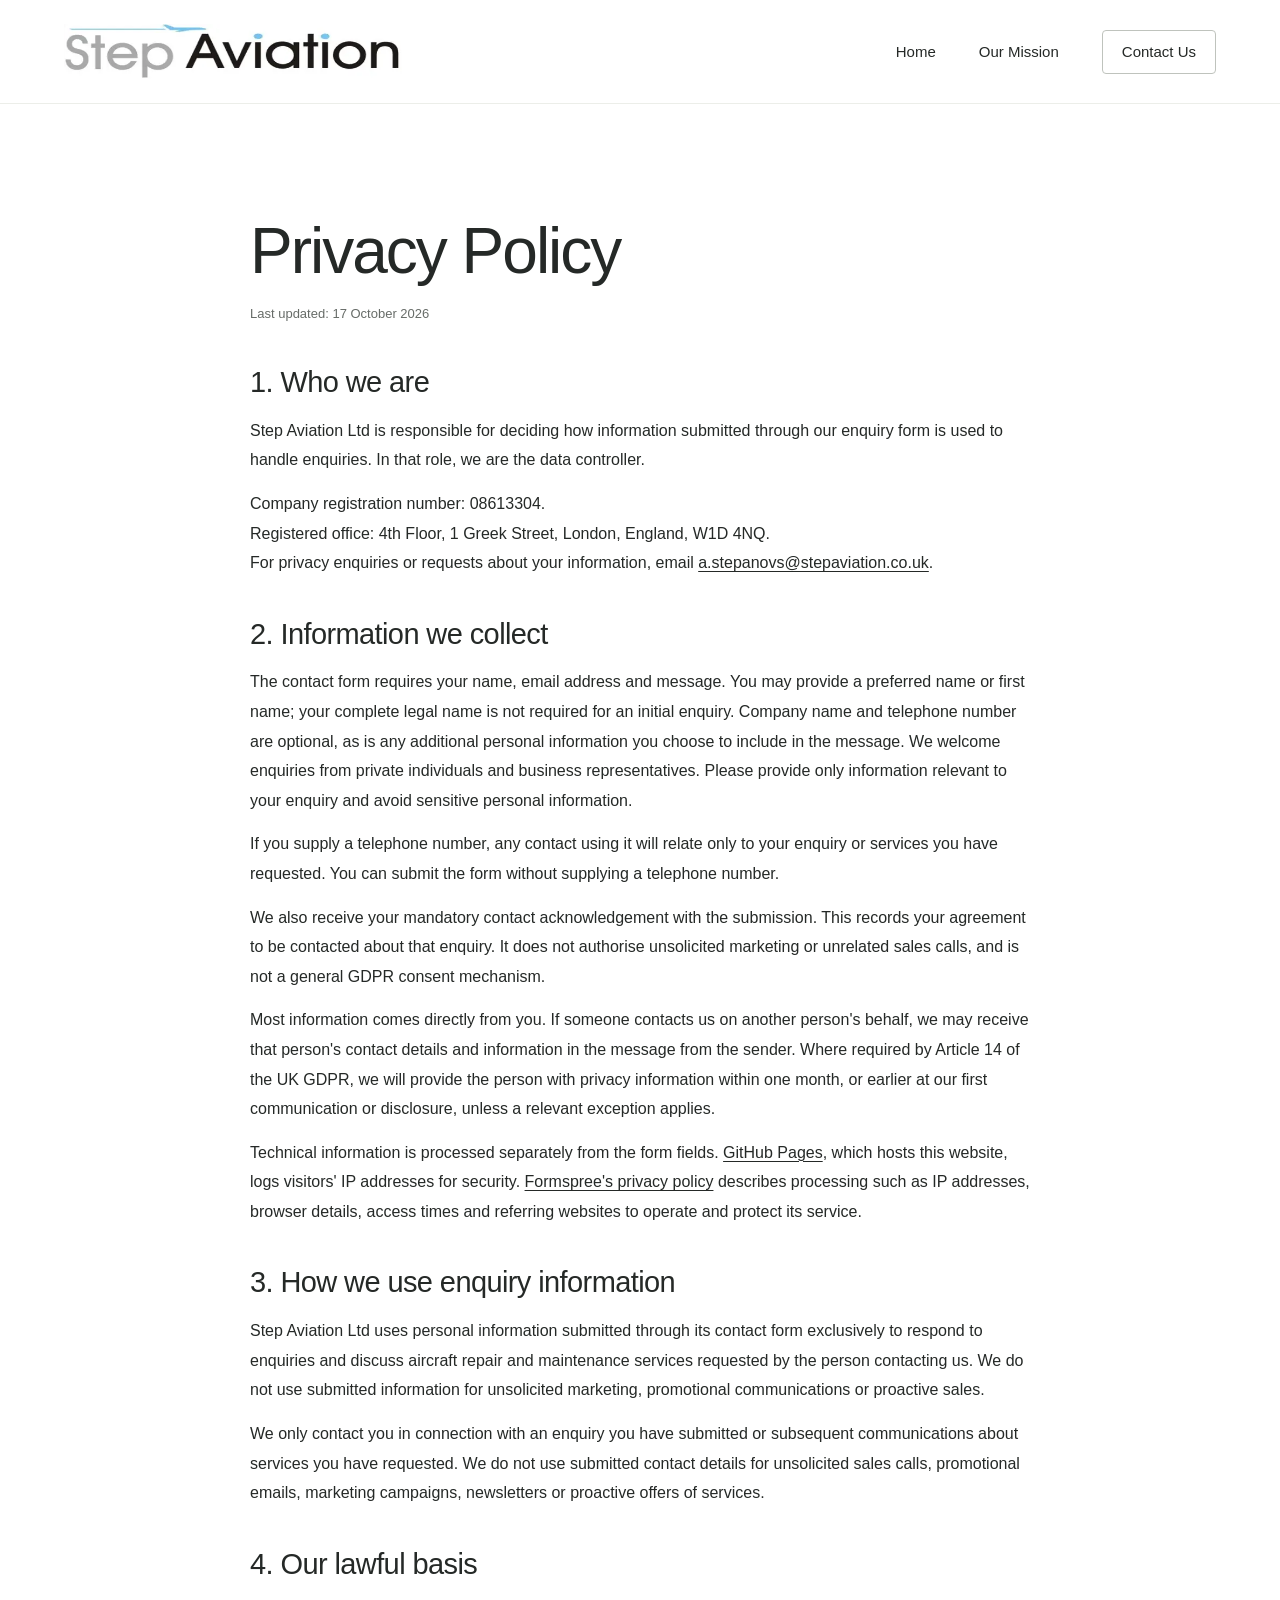
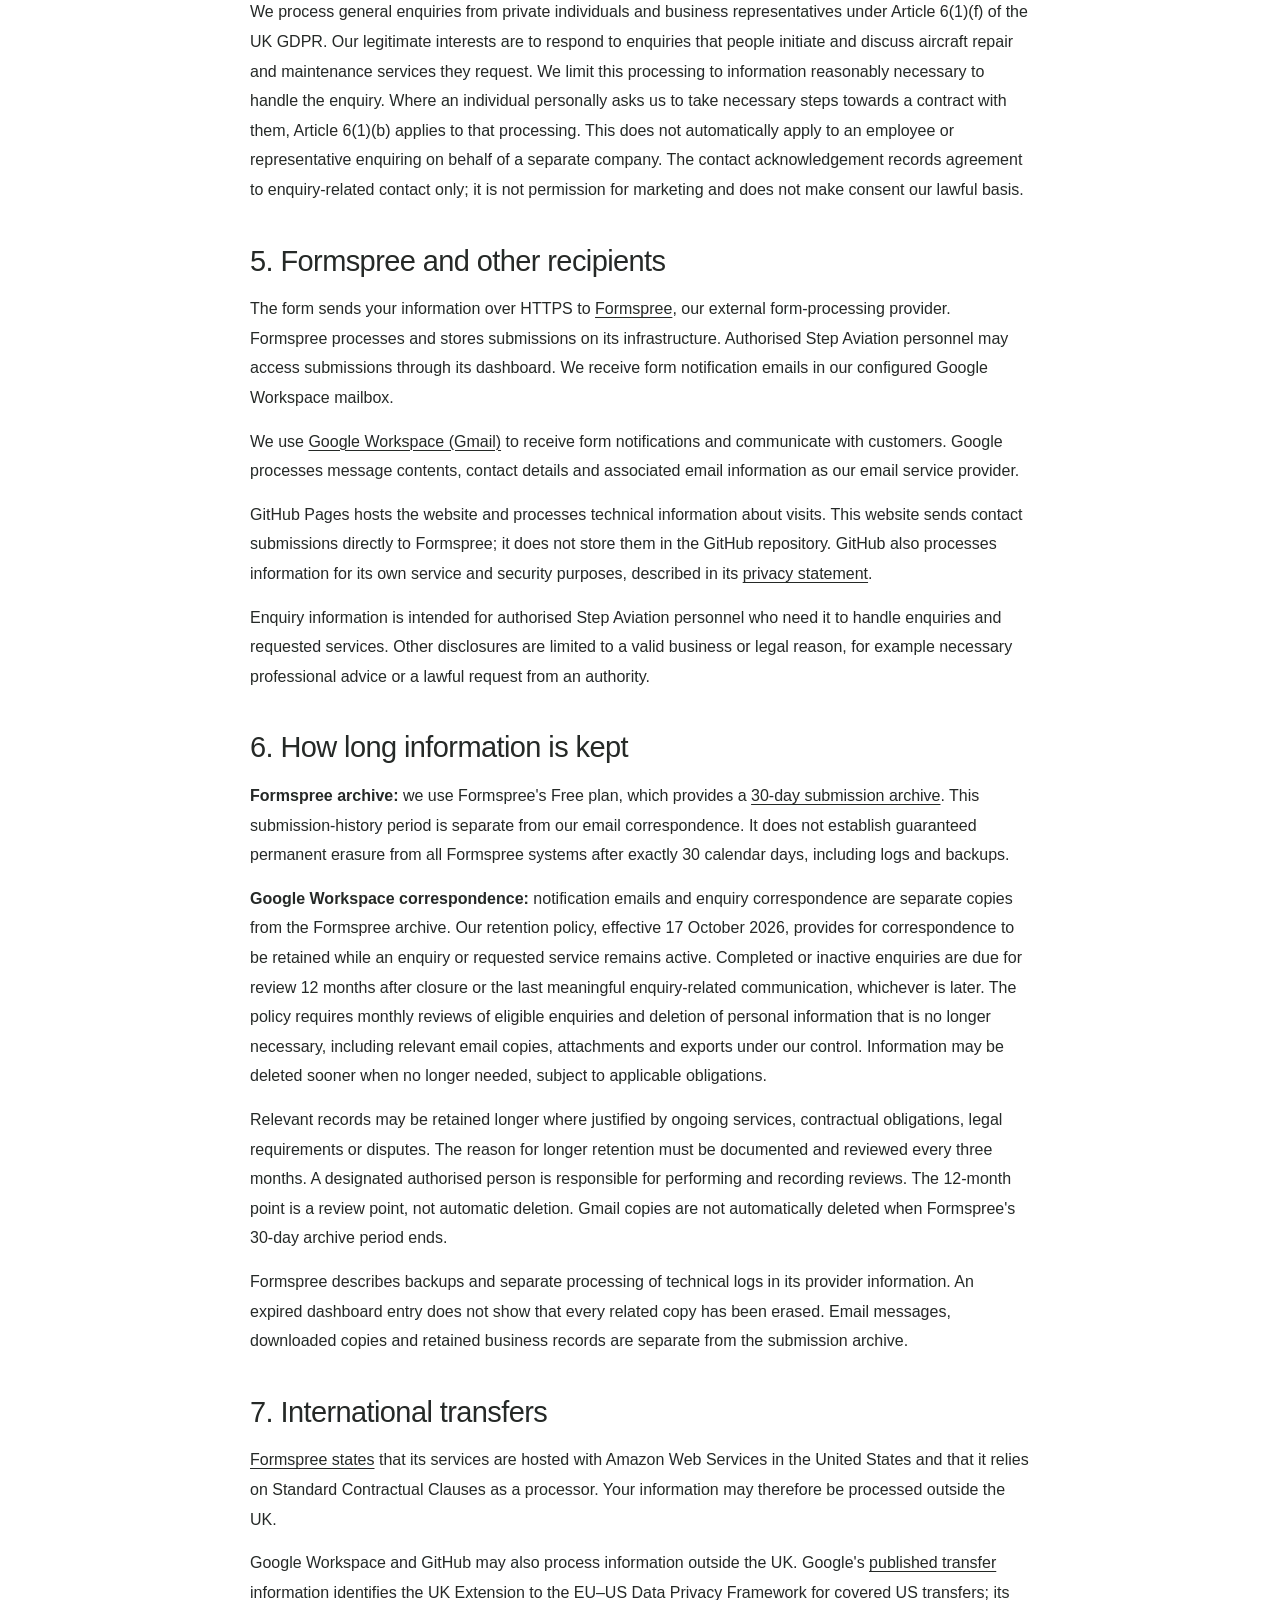
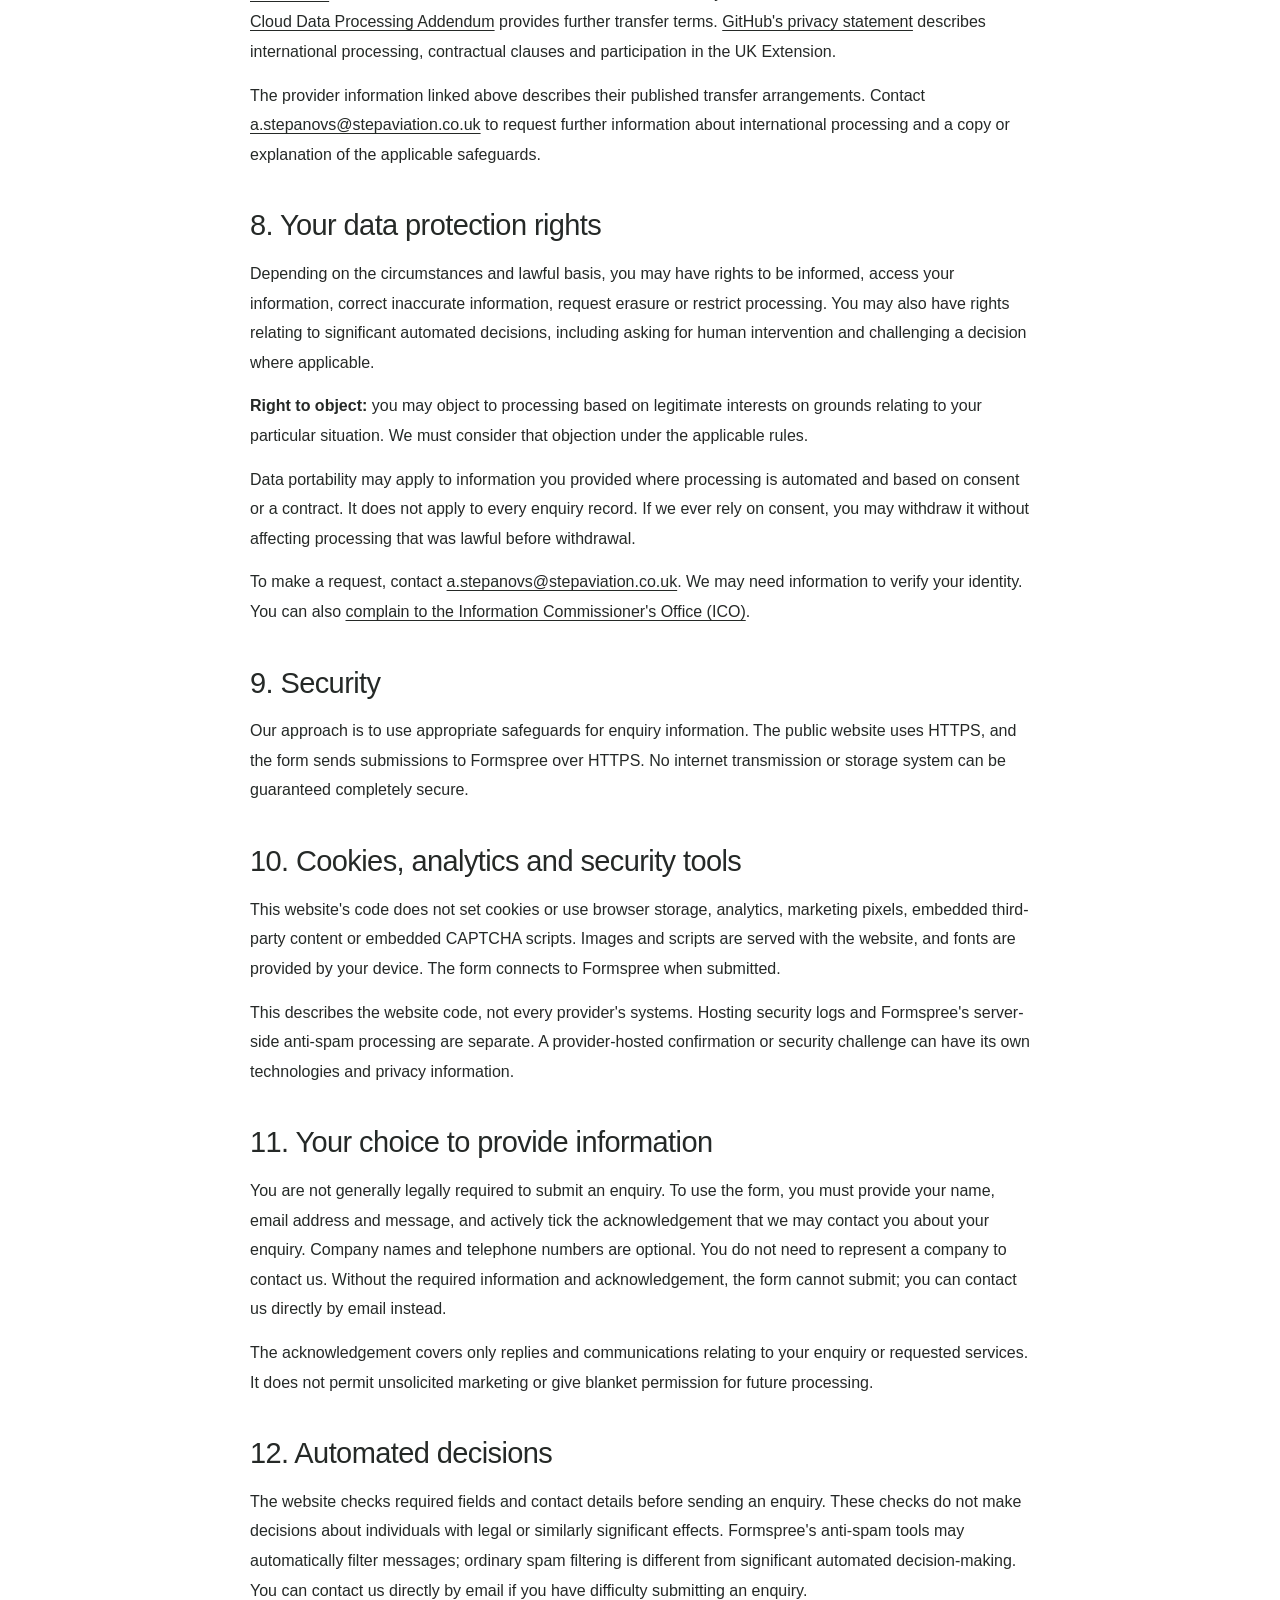
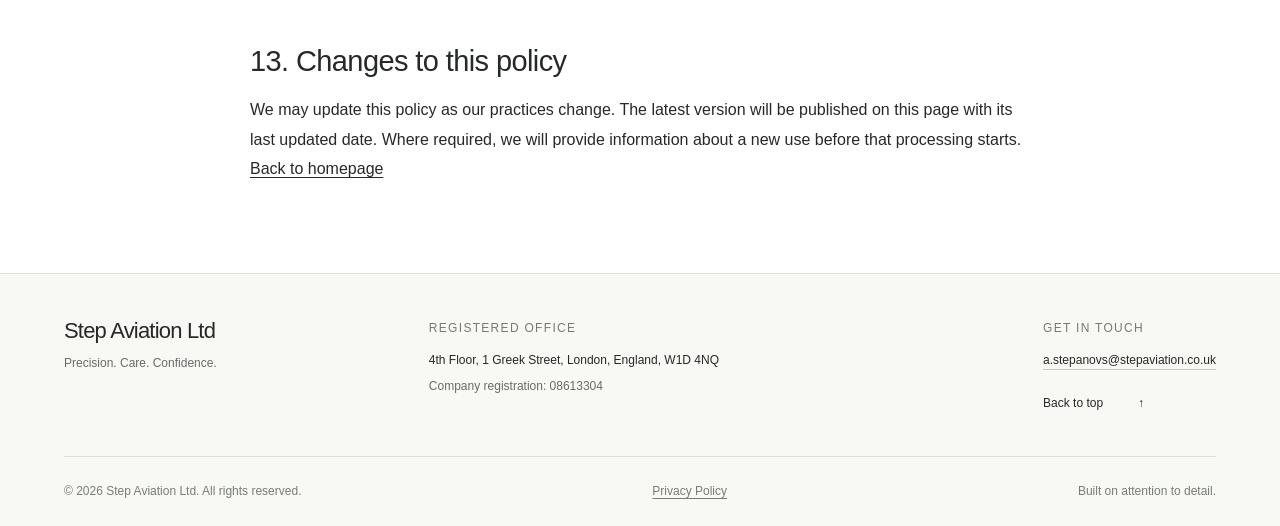
==== commit 4d0ea1d9: "Add files via upload" ====
--- a/privacy-policy.html
+++ b/privacy-policy.html
@@ -39,7 +39,7 @@
       </section>
       <section aria-labelledby="collect-title">
         <h2 id="collect-title">2. Information we collect</h2>
-        <p>The contact form requires your full name, email address and message. Company name and telephone number are optional, as is any additional personal information you choose to include in the message. We welcome enquiries from private individuals and business representatives. Please provide only information relevant to your enquiry and avoid sensitive personal information.</p>
+        <p>The contact form requires your name, email address and message. You may provide a preferred name or first name; your complete legal name is not required for an initial enquiry. Company name and telephone number are optional, as is any additional personal information you choose to include in the message. We welcome enquiries from private individuals and business representatives. Please provide only information relevant to your enquiry and avoid sensitive personal information.</p>
         <p>If you supply a telephone number, any contact using it will relate only to your enquiry or services you have requested. You can submit the form without supplying a telephone number.</p>
         <p>We also receive your mandatory contact acknowledgement with the submission. This records your agreement to be contacted about that enquiry. It does not authorise unsolicited marketing or unrelated sales calls, and is not a general GDPR consent mechanism.</p>
         <p>Most information comes directly from you. If someone contacts us on another person's behalf, we may receive that person's contact details and information in the message from the sender. Where required by Article 14 of the UK GDPR, we will provide the person with privacy information within one month, or earlier at our first communication or disclosure, unless a relevant exception applies.</p>
@@ -64,7 +64,8 @@
       <section aria-labelledby="retention-title">
         <h2 id="retention-title">6. How long information is kept</h2>
         <p><strong>Formspree archive:</strong> we use Formspree's Free plan, which provides a <a href="https://formspree.io/plans">30-day submission archive</a>. This submission-history period is separate from our email correspondence. It does not establish guaranteed permanent erasure from all Formspree systems after exactly 30 calendar days, including logs and backups.</p>
-        <p><strong>Google Workspace correspondence:</strong> notification emails and enquiry correspondence are separate copies. We retain them for as long as reasonably necessary to respond to enquiries, discuss requested services, maintain relevant business correspondence and comply with applicable legal obligations. We periodically review correspondence and delete personal information when it is no longer needed. Relevant criteria include whether the enquiry or requested service is still active, whether the record remains necessary to understand that correspondence, and whether a specific legal obligation requires retention. Gmail copies are not automatically deleted after 30 days.</p>
+        <p><strong>Google Workspace correspondence:</strong> notification emails and enquiry correspondence are separate copies from the Formspree archive. Our retention policy, effective 17 October 2026, provides for correspondence to be retained while an enquiry or requested service remains active. Completed or inactive enquiries are due for review 12 months after closure or the last meaningful enquiry-related communication, whichever is later. The policy requires monthly reviews of eligible enquiries and deletion of personal information that is no longer necessary, including relevant email copies, attachments and exports under our control. Information may be deleted sooner when no longer needed, subject to applicable obligations.</p>
+        <p>Relevant records may be retained longer where justified by ongoing services, contractual obligations, legal requirements or disputes. The reason for longer retention must be documented and reviewed every three months. A designated authorised person is responsible for performing and recording reviews. The 12-month point is a review point, not automatic deletion. Gmail copies are not automatically deleted when Formspree's 30-day archive period ends.</p>
         <p>Formspree describes backups and separate processing of technical logs in its provider information. An expired dashboard entry does not show that every related copy has been erased. Email messages, downloaded copies and retained business records are separate from the submission archive.</p>
       </section>
       <section aria-labelledby="transfers-title">
@@ -91,7 +92,7 @@
       </section>
       <section aria-labelledby="required-title">
         <h2 id="required-title">11. Your choice to provide information</h2>
-        <p>You are not generally legally required to submit an enquiry. To use the form, you must provide your full name, email address and message, and actively tick the acknowledgement that we may contact you about your enquiry. Company names and telephone numbers are optional. You do not need to represent a company to contact us. Without the required information and acknowledgement, the form cannot submit; you can contact us directly by email instead.</p>
+        <p>You are not generally legally required to submit an enquiry. To use the form, you must provide your name, email address and message, and actively tick the acknowledgement that we may contact you about your enquiry. Company names and telephone numbers are optional. You do not need to represent a company to contact us. Without the required information and acknowledgement, the form cannot submit; you can contact us directly by email instead.</p>
         <p>The acknowledgement covers only replies and communications relating to your enquiry or requested services. It does not permit unsolicited marketing or give blanket permission for future processing.</p>
       </section>
       <section aria-labelledby="automated-title">
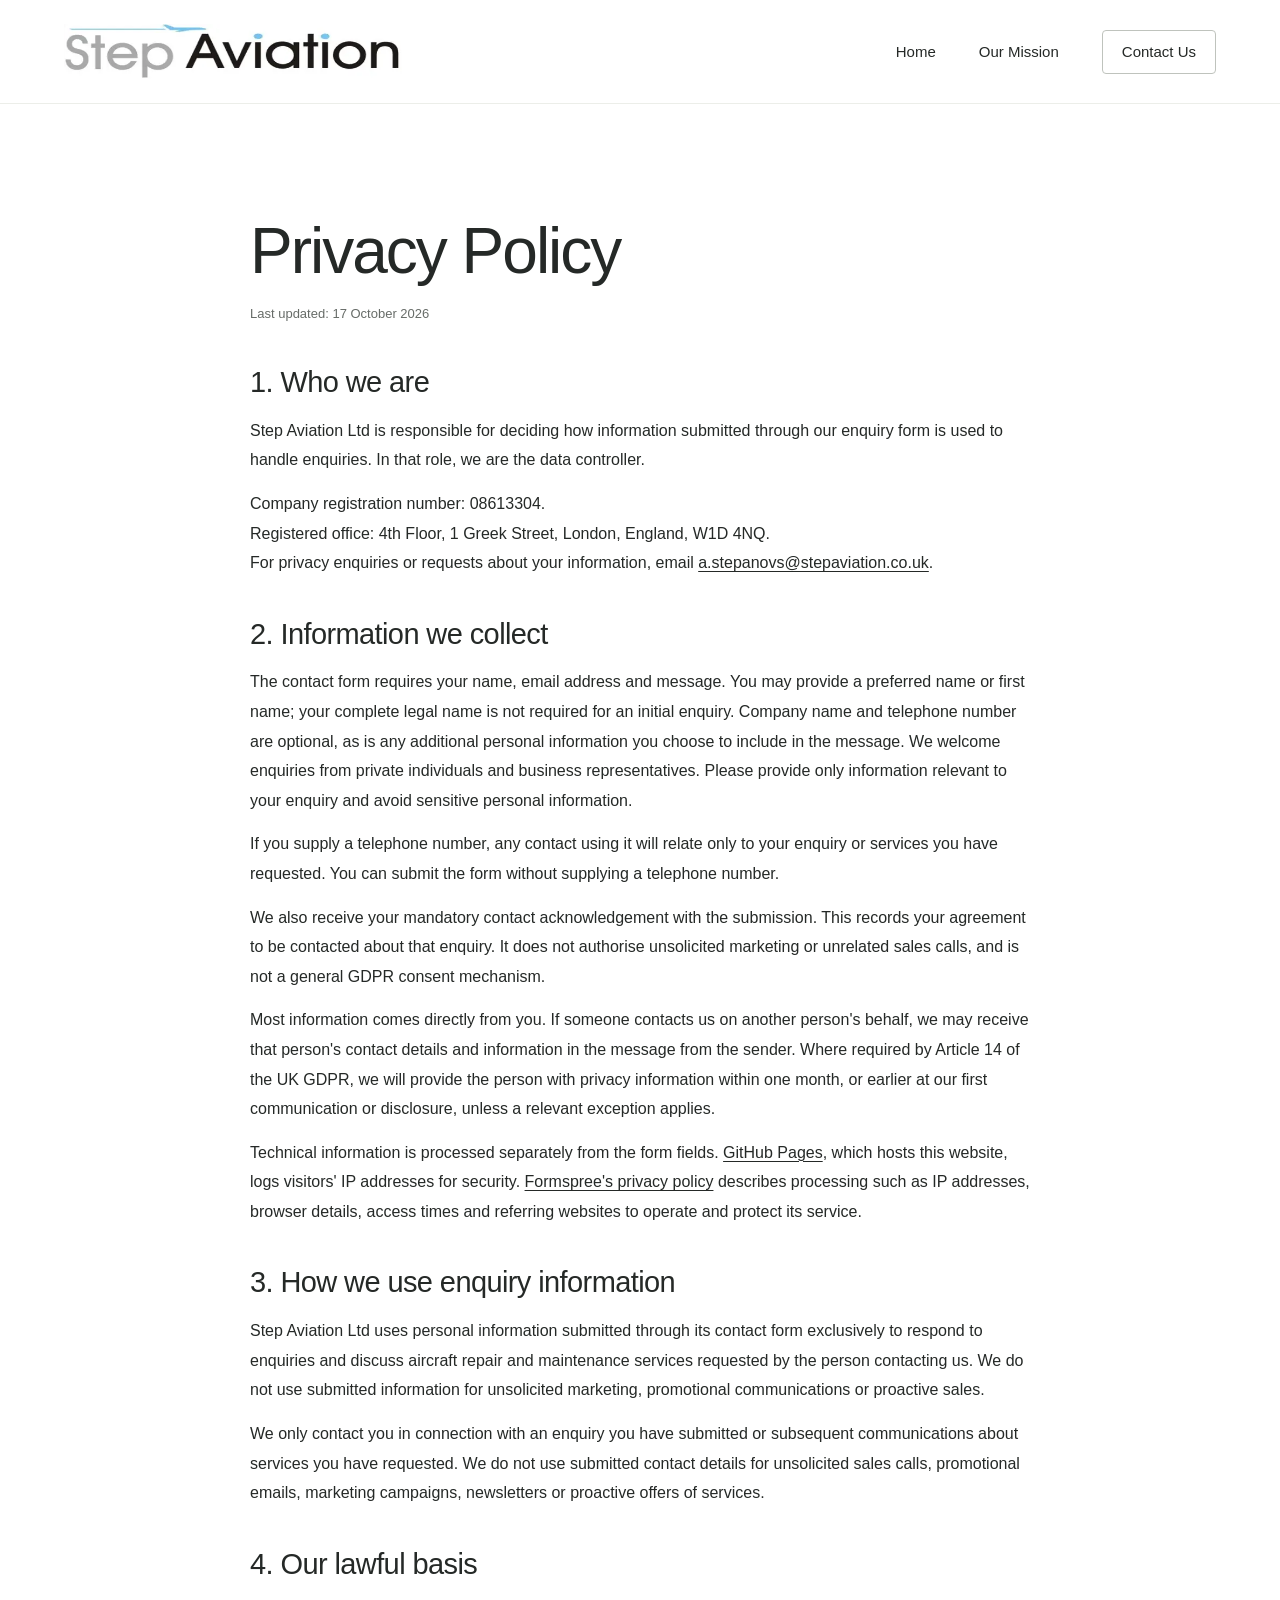
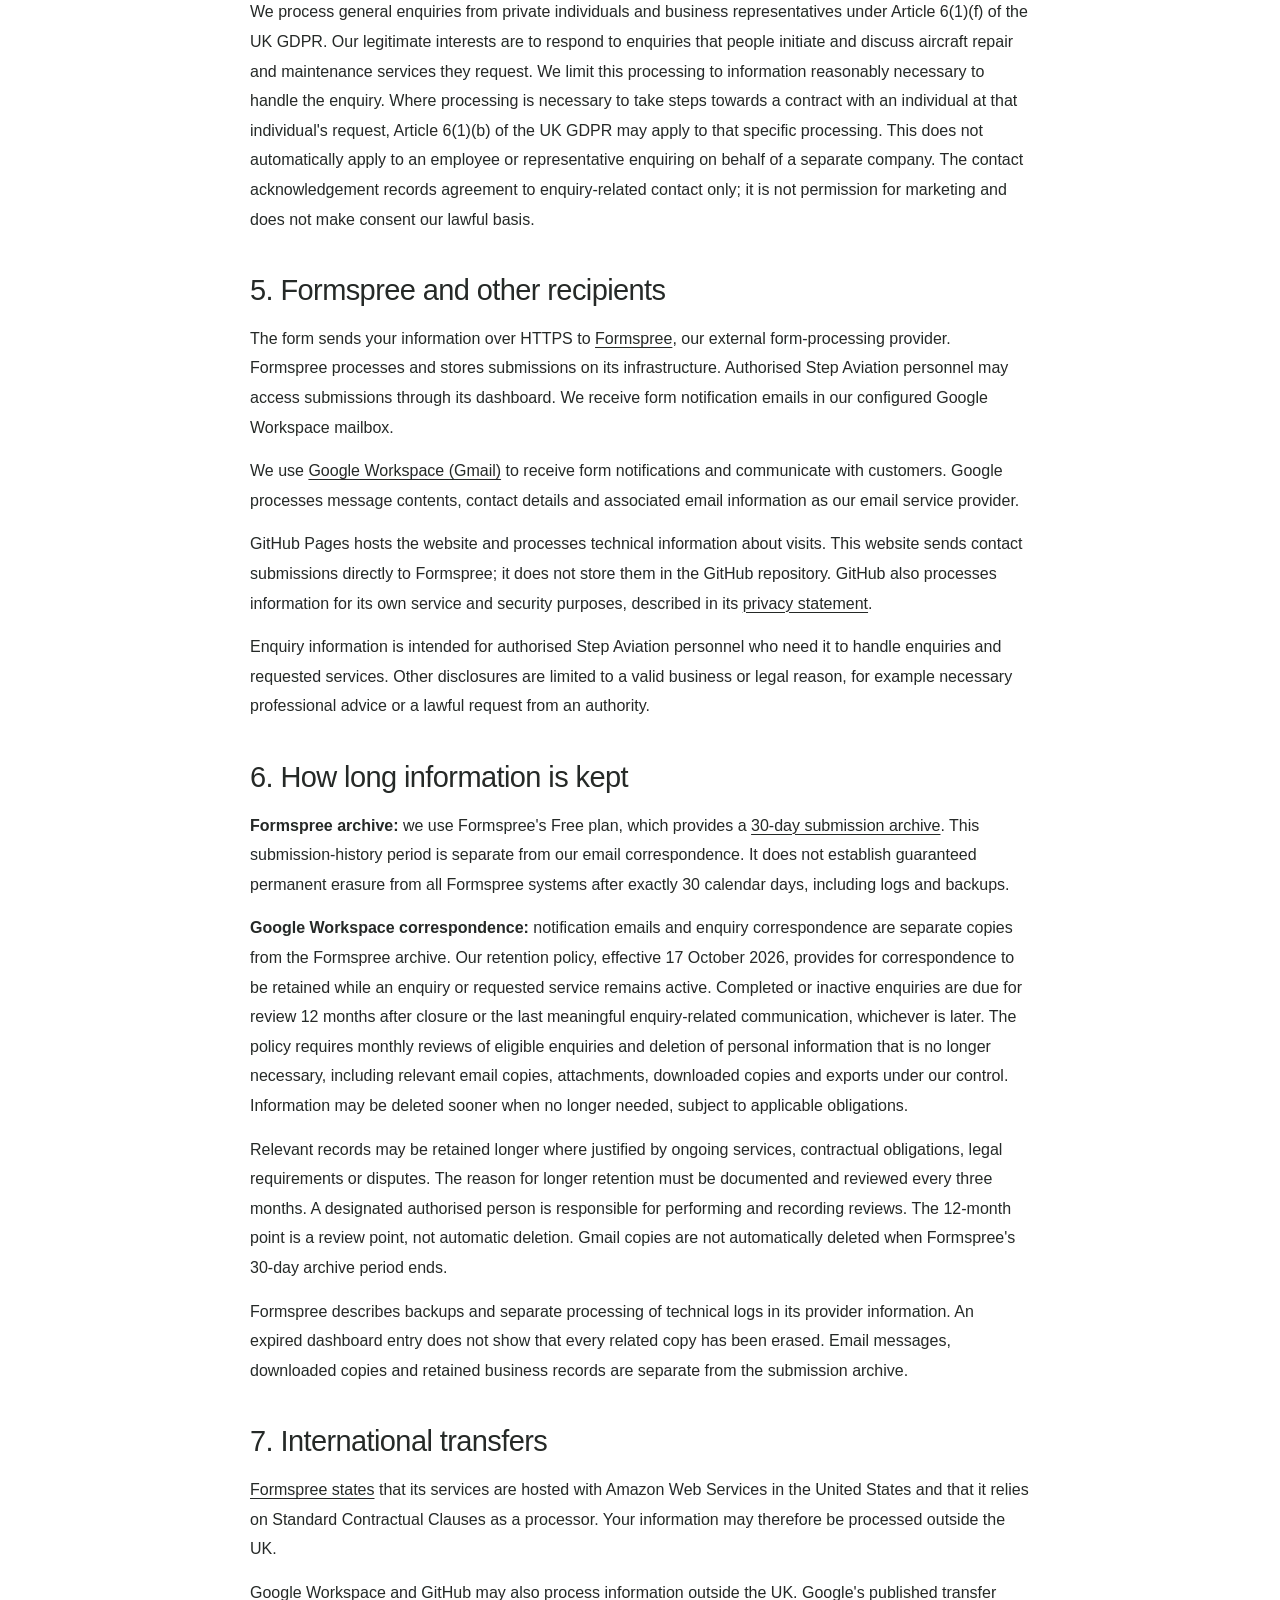
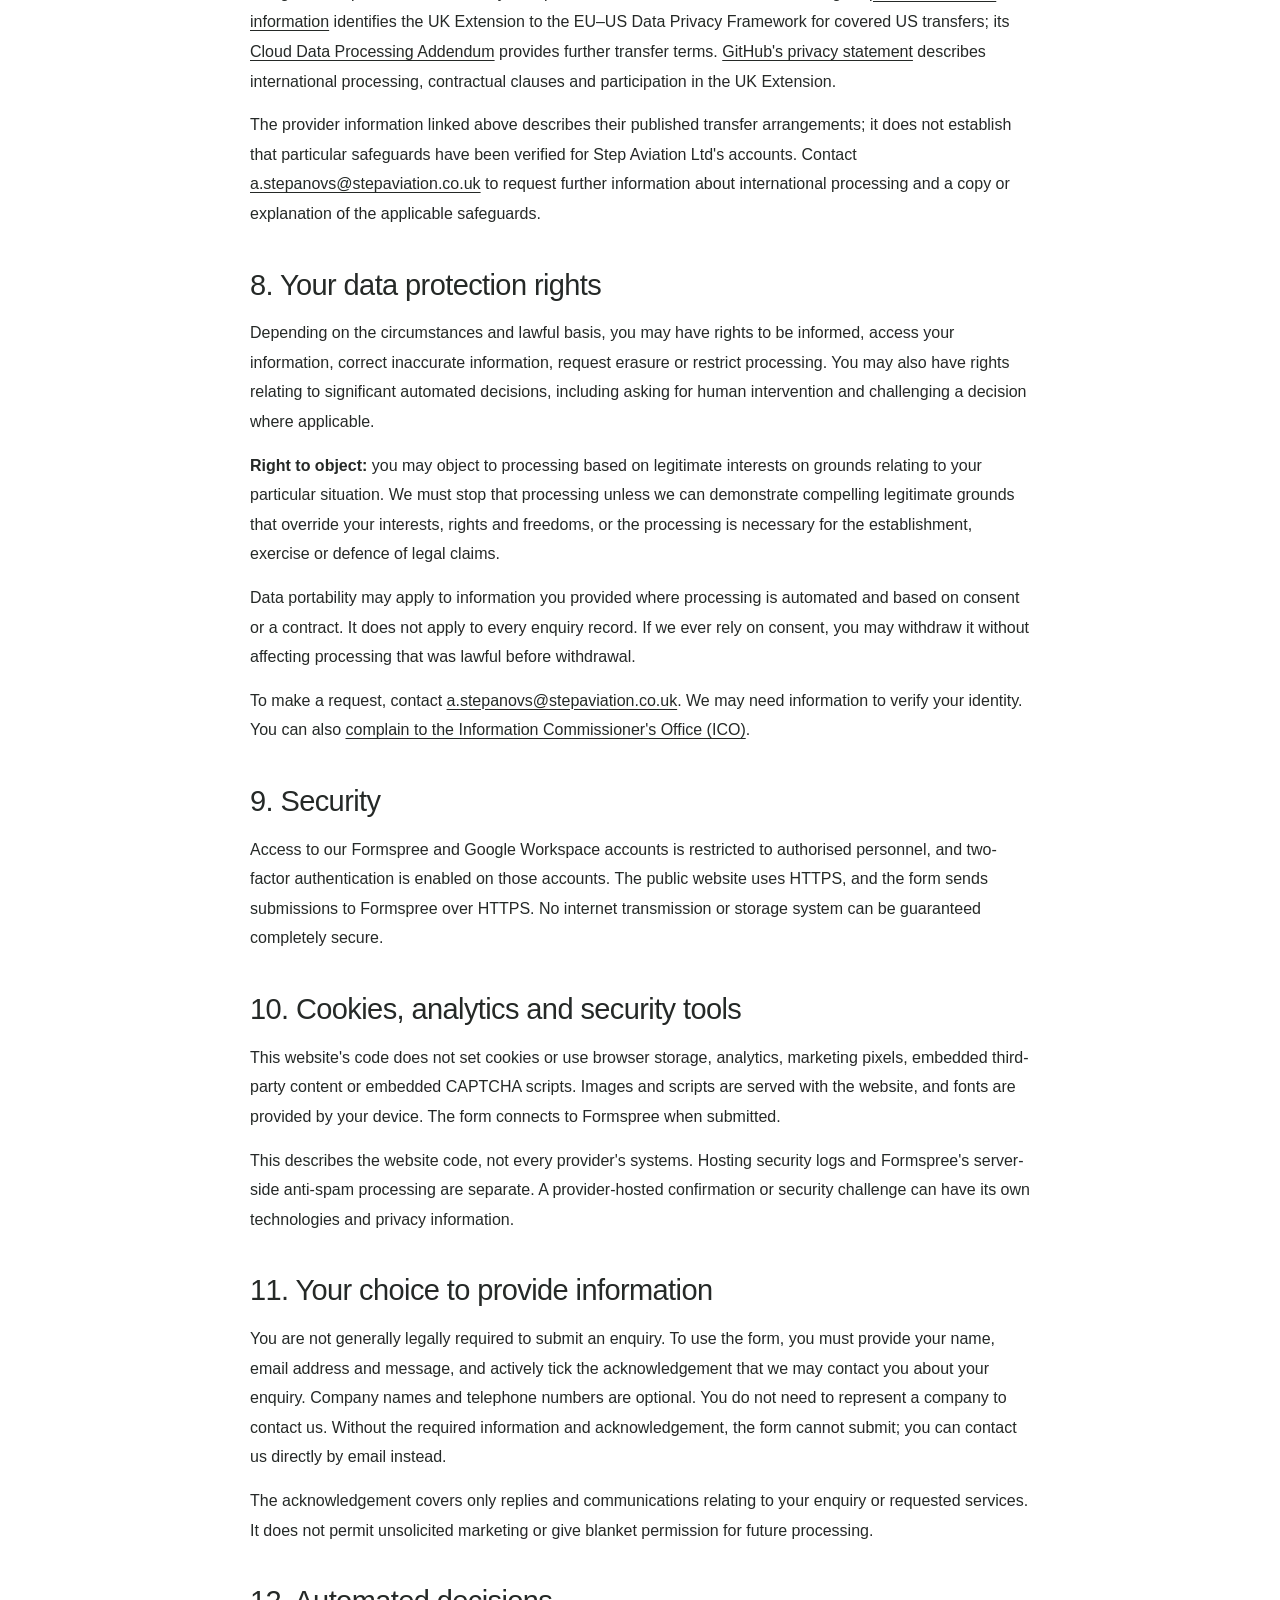
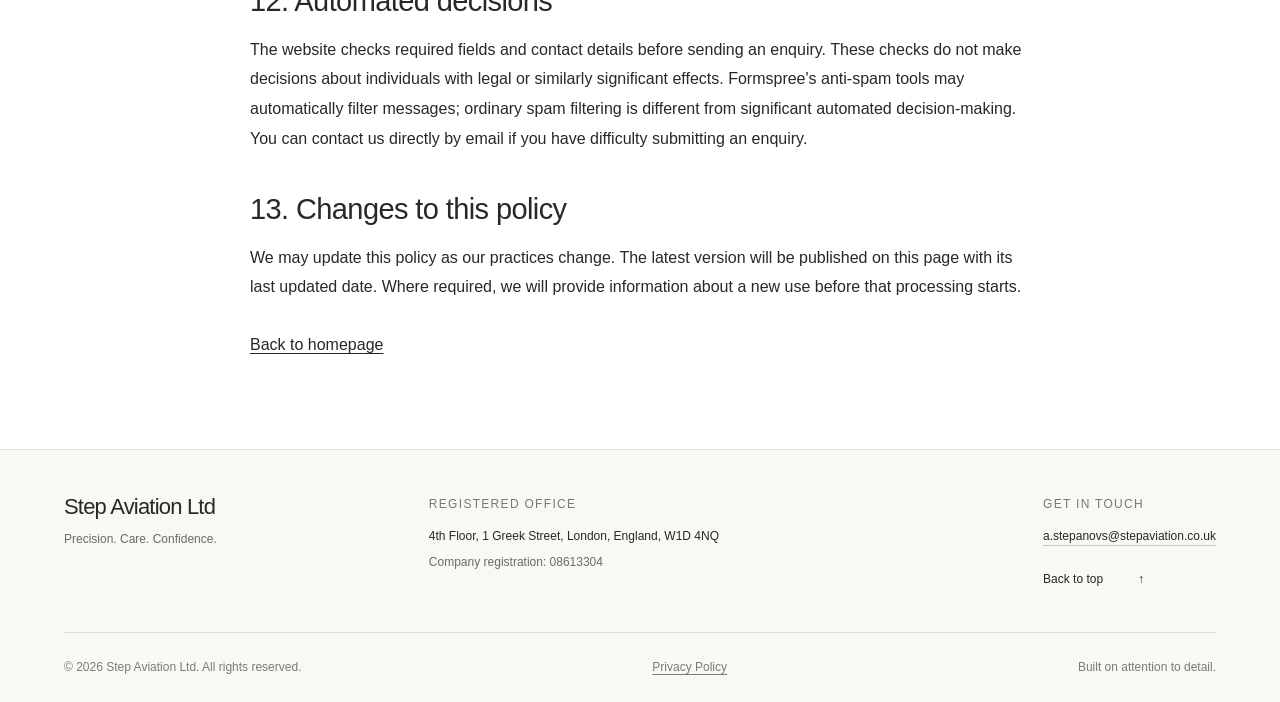
==== commit d06992f0: "Add files via upload" ====
--- a/privacy-policy.html
+++ b/privacy-policy.html
@@ -52,7 +52,7 @@
       </section>
       <section aria-labelledby="basis-title">
         <h2 id="basis-title">4. Our lawful basis</h2>
-        <p>We process general enquiries from private individuals and business representatives under Article 6(1)(f) of the UK GDPR. Our legitimate interests are to respond to enquiries that people initiate and discuss aircraft repair and maintenance services they request. We limit this processing to information reasonably necessary to handle the enquiry. Where an individual personally asks us to take necessary steps towards a contract with them, Article 6(1)(b) applies to that processing. This does not automatically apply to an employee or representative enquiring on behalf of a separate company. The contact acknowledgement records agreement to enquiry-related contact only; it is not permission for marketing and does not make consent our lawful basis.</p>
+        <p>We process general enquiries from private individuals and business representatives under Article 6(1)(f) of the UK GDPR. Our legitimate interests are to respond to enquiries that people initiate and discuss aircraft repair and maintenance services they request. We limit this processing to information reasonably necessary to handle the enquiry. Where processing is necessary to take steps towards a contract with an individual at that individual's request, Article 6(1)(b) of the UK GDPR may apply to that specific processing. This does not automatically apply to an employee or representative enquiring on behalf of a separate company. The contact acknowledgement records agreement to enquiry-related contact only; it is not permission for marketing and does not make consent our lawful basis.</p>
       </section>
       <section aria-labelledby="providers-title">
         <h2 id="providers-title">5. Formspree and other recipients</h2>
@@ -64,7 +64,7 @@
       <section aria-labelledby="retention-title">
         <h2 id="retention-title">6. How long information is kept</h2>
         <p><strong>Formspree archive:</strong> we use Formspree's Free plan, which provides a <a href="https://formspree.io/plans">30-day submission archive</a>. This submission-history period is separate from our email correspondence. It does not establish guaranteed permanent erasure from all Formspree systems after exactly 30 calendar days, including logs and backups.</p>
-        <p><strong>Google Workspace correspondence:</strong> notification emails and enquiry correspondence are separate copies from the Formspree archive. Our retention policy, effective 17 October 2026, provides for correspondence to be retained while an enquiry or requested service remains active. Completed or inactive enquiries are due for review 12 months after closure or the last meaningful enquiry-related communication, whichever is later. The policy requires monthly reviews of eligible enquiries and deletion of personal information that is no longer necessary, including relevant email copies, attachments and exports under our control. Information may be deleted sooner when no longer needed, subject to applicable obligations.</p>
+        <p><strong>Google Workspace correspondence:</strong> notification emails and enquiry correspondence are separate copies from the Formspree archive. Our retention policy, effective 17 October 2026, provides for correspondence to be retained while an enquiry or requested service remains active. Completed or inactive enquiries are due for review 12 months after closure or the last meaningful enquiry-related communication, whichever is later. The policy requires monthly reviews of eligible enquiries and deletion of personal information that is no longer necessary, including relevant email copies, attachments, downloaded copies and exports under our control. Information may be deleted sooner when no longer needed, subject to applicable obligations.</p>
         <p>Relevant records may be retained longer where justified by ongoing services, contractual obligations, legal requirements or disputes. The reason for longer retention must be documented and reviewed every three months. A designated authorised person is responsible for performing and recording reviews. The 12-month point is a review point, not automatic deletion. Gmail copies are not automatically deleted when Formspree's 30-day archive period ends.</p>
         <p>Formspree describes backups and separate processing of technical logs in its provider information. An expired dashboard entry does not show that every related copy has been erased. Email messages, downloaded copies and retained business records are separate from the submission archive.</p>
       </section>
@@ -72,18 +72,18 @@
         <h2 id="transfers-title">7. International transfers</h2>
         <p><a href="https://formspree.io/security/">Formspree states</a> that its services are hosted with Amazon Web Services in the United States and that it relies on Standard Contractual Clauses as a processor. Your information may therefore be processed outside the UK.</p>
         <p>Google Workspace and GitHub may also process information outside the UK. Google's <a href="https://cloud.google.com/terms/alternative-transfer-solution">published transfer information</a> identifies the UK Extension to the EU–US Data Privacy Framework for covered US transfers; its <a href="https://workspace.google.com/terms/dpa_terms.html">Cloud Data Processing Addendum</a> provides further transfer terms. <a href="https://docs.github.com/en/site-policy/privacy-policies/github-general-privacy-statement#international-data-transfers">GitHub's privacy statement</a> describes international processing, contractual clauses and participation in the UK Extension.</p>
-        <p>The provider information linked above describes their published transfer arrangements. Contact <a href="mailto:a.stepanovs@stepaviation.co.uk">a.stepanovs@stepaviation.co.uk</a> to request further information about international processing and a copy or explanation of the applicable safeguards.</p>
+        <p>The provider information linked above describes their published transfer arrangements; it does not establish that particular safeguards have been verified for Step Aviation Ltd's accounts. Contact <a href="mailto:a.stepanovs@stepaviation.co.uk">a.stepanovs@stepaviation.co.uk</a> to request further information about international processing and a copy or explanation of the applicable safeguards.</p>
       </section>
       <section aria-labelledby="rights-title">
         <h2 id="rights-title">8. Your data protection rights</h2>
         <p>Depending on the circumstances and lawful basis, you may have rights to be informed, access your information, correct inaccurate information, request erasure or restrict processing. You may also have rights relating to significant automated decisions, including asking for human intervention and challenging a decision where applicable.</p>
-        <p><strong>Right to object:</strong> you may object to processing based on legitimate interests on grounds relating to your particular situation. We must consider that objection under the applicable rules.</p>
+        <p><strong>Right to object:</strong> you may object to processing based on legitimate interests on grounds relating to your particular situation. We must stop that processing unless we can demonstrate compelling legitimate grounds that override your interests, rights and freedoms, or the processing is necessary for the establishment, exercise or defence of legal claims.</p>
         <p>Data portability may apply to information you provided where processing is automated and based on consent or a contract. It does not apply to every enquiry record. If we ever rely on consent, you may withdraw it without affecting processing that was lawful before withdrawal.</p>
         <p>To make a request, contact <a href="mailto:a.stepanovs@stepaviation.co.uk">a.stepanovs@stepaviation.co.uk</a>. We may need information to verify your identity. You can also <a href="https://ico.org.uk/make-a-complaint/">complain to the Information Commissioner's Office (ICO)</a>.</p>
       </section>
       <section aria-labelledby="security-title">
         <h2 id="security-title">9. Security</h2>
-        <p>Our approach is to use appropriate safeguards for enquiry information. The public website uses HTTPS, and the form sends submissions to Formspree over HTTPS. No internet transmission or storage system can be guaranteed completely secure.</p>
+        <p>Access to our Formspree and Google Workspace accounts is restricted to authorised personnel, and two-factor authentication is enabled on those accounts. The public website uses HTTPS, and the form sends submissions to Formspree over HTTPS. No internet transmission or storage system can be guaranteed completely secure.</p>
       </section>
       <section aria-labelledby="cookies-title">
         <h2 id="cookies-title">10. Cookies, analytics and security tools</h2>
@@ -103,7 +103,7 @@
         <h2 id="updates-title">13. Changes to this policy</h2>
         <p>We may update this policy as our practices change. The latest version will be published on this page with its last updated date. Where required, we will provide information about a new use before that processing starts.</p>
       </section>
-      <p><a href="index.html">Back to homepage</a></p>
+      <p class="policy-home-link"><a href="index.html">Back to homepage</a></p>
     </main>
     <footer class="site-footer">
       <div class="container footer-main">
--- a/css/styles.css
+++ b/css/styles.css
@@ -689,6 +689,7 @@
   margin-block: 38px 14px;
 }
 .policy-content p + p { margin-top: 14px; }
+.policy-content .policy-home-link { margin-top: 28px; }
 .policy-content ul { padding-left: 24px; }
 .policy-content li + li { margin-top: 8px; }
 .policy-updated { color: var(--muted); font-size: 13px; }
